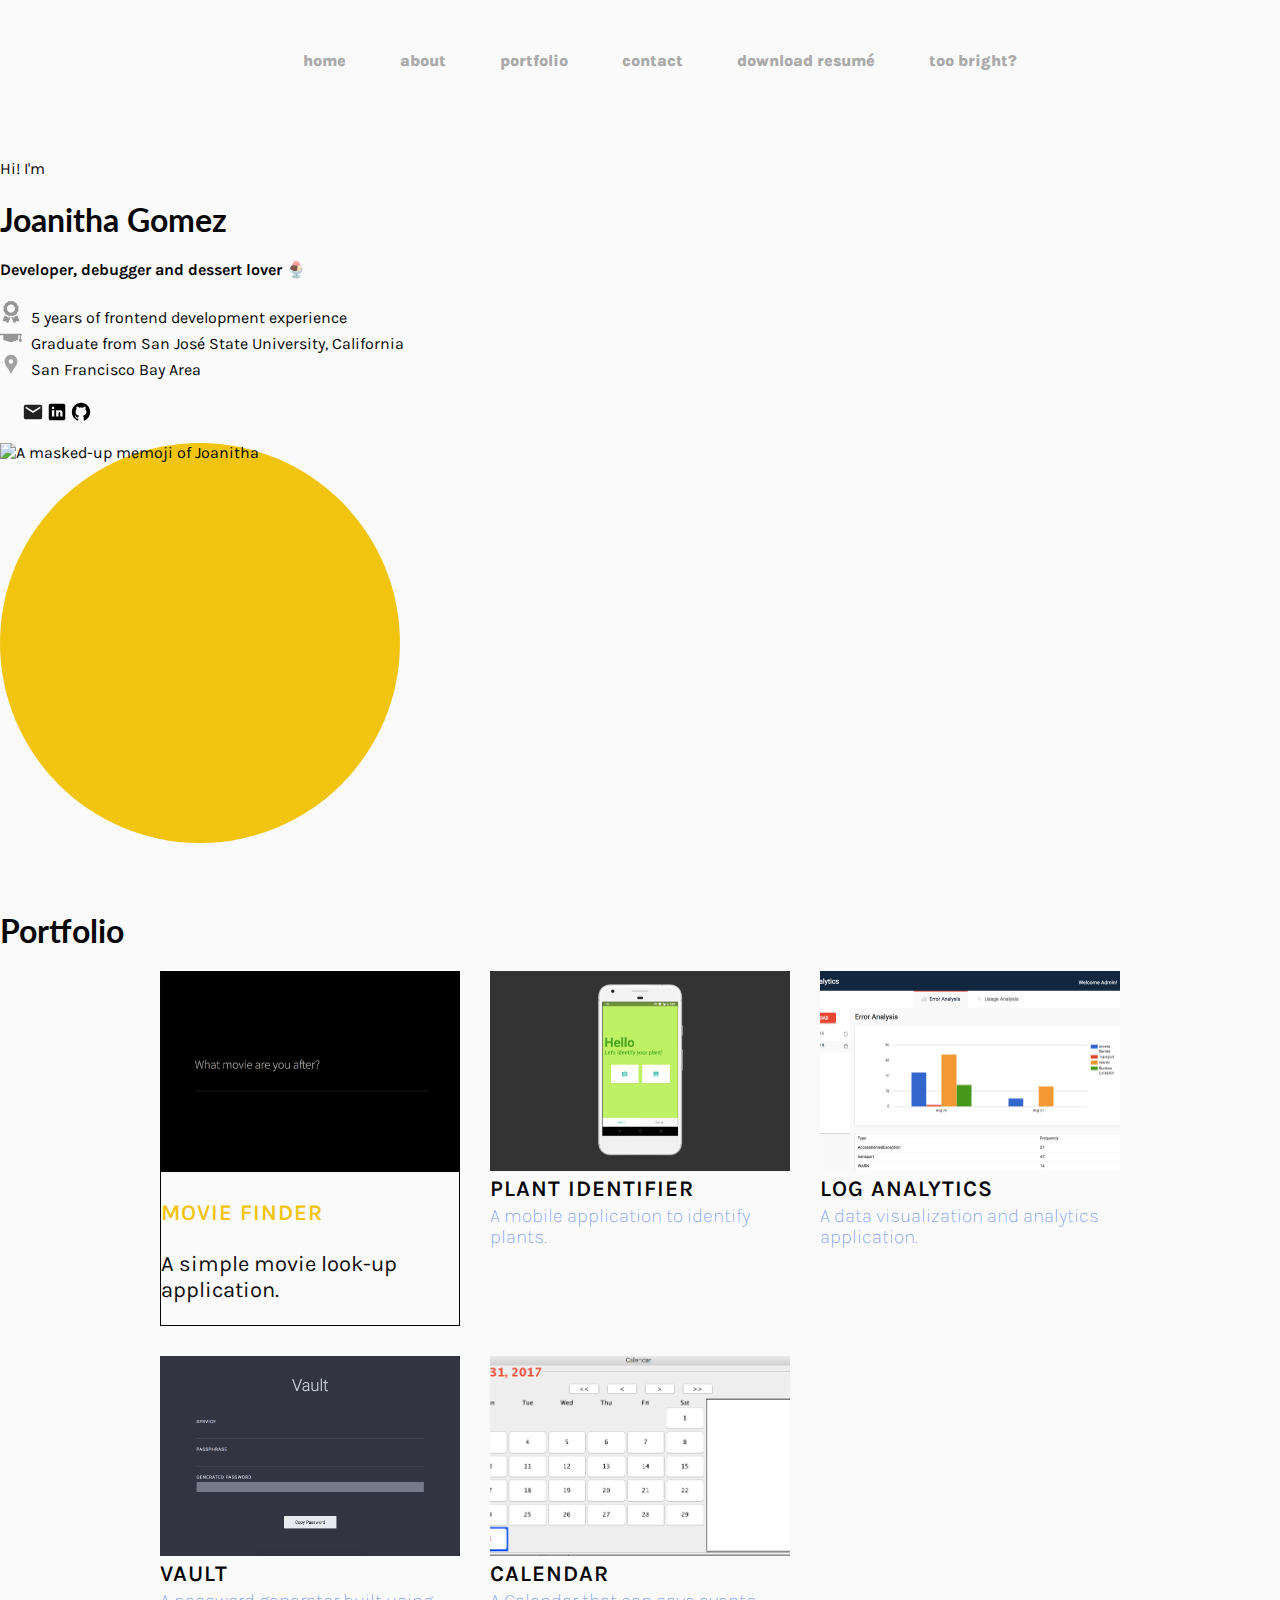
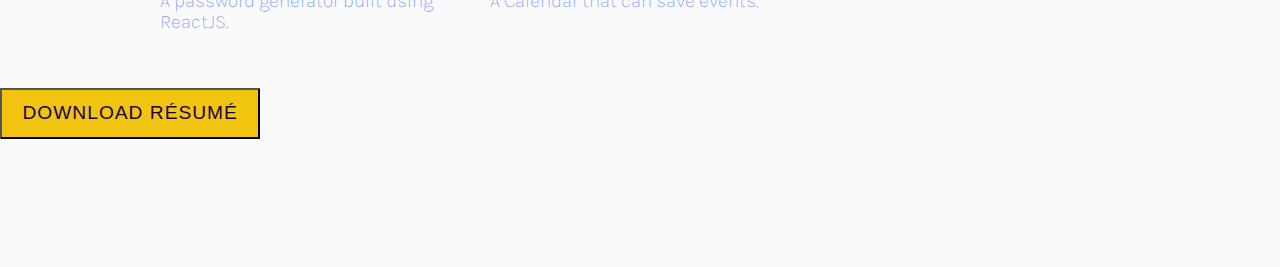
==== index.html @ cb5f3943 "New updates" ====
<!DOCTYPE html>
<html lang="en-US">

<head>
  <meta charset="utf-8">
  <meta name="viewport" content="width=device-width, initial-scale=1.0">

  <!-- <meta name="theme-color" media="(prefers-color-scheme: light dark)" /> -->
  <title>Joanitha Christle | Developer</title>

  <link rel="icon" href="images/headshot.jpeg" />
  <link href="https://fonts.googleapis.com/css?family=Karla:400,700|Lato:300,400,700,900" rel="stylesheet">
  <link href="https://fonts.googleapis.com/css?family=Rock+Salt" rel="stylesheet">
  <link href="https://cdn.jsdelivr.net/npm/bootstrap@5.1.3/dist/css/bootstrap.min.css" rel="stylesheet" integrity="sha384-1BmE4kWBq78iYhFldvKuhfTAU6auU8tT94WrHftjDbrCEXSU1oBoqyl2QvZ6jIW3" crossorigin="anonymous">
  <!-- <link rel="stylesheet" href="css/dark.css" media="(prefers-color-scheme: dark)" /> -->
  <!-- <link
    rel="stylesheet"
    href="css/light.css"
    media="(prefers-color-scheme: light)"
  /> -->
  <link rel="stylesheet" href="css/style.css">

  <script src="https://ajax.googleapis.com/ajax/libs/jquery/3.2.1/jquery.min.js"></script>
  <script src="https://cdnjs.cloudflare.com/ajax/libs/velocity/1.5.0/velocity.min.js"></script>
  <script src="https://cdnjs.cloudflare.com/ajax/libs/velocity/1.5.0/velocity.ui.min.js"></script>
  <!-- <script>
    // If `prefers-color-scheme` is not supported, fall back to light mode.
    // In this case, light.css will be downloaded with `highest` priority.
    if (window.matchMedia('(prefers-color-scheme: dark)').media === 'not all') {
      document.documentElement.style.display = 'none';
      document.head.insertAdjacentHTML(
        'beforeend',
        '<link rel="stylesheet" href="/light.css" onload="document.documentElement.style.display = \'\'">',
      );
    }
  </script> -->

  <script type="text/javascript" src="js/page.js"></script>
  <style>
    @font-face {
    font-family: 'Lato';
    font-style: normal;
    font-weight: 300;
    font-display: swap;
    src: url(https://fonts.gstatic.com/s/lato/v20/S6u9w4BMUTPHh7USSwiPHA.ttf) format('truetype');
    }
    @font-face {
    font-family: 'Lato';
    font-style: normal;
    font-weight: 400;
    font-display: swap;
    src: url(https://fonts.gstatic.com/s/lato/v20/S6uyw4BMUTPHjx4wWw.ttf) format('truetype');
    }
    @font-face {
    font-family: 'Lato';
    font-style: normal;
    font-weight: 700;
    font-display: swap;
    src: url(https://fonts.gstatic.com/s/lato/v20/S6u9w4BMUTPHh6UVSwiPHA.ttf) format('truetype');
    }
  </style>
</head>

<body>
<header>
  <nav class="nav-bar">
    <ul>
      <li><a href="index.html">home</a></li>
      <li><a href>about</a></li>
      <li><a href>portfolio</a></li>
      <li><a href>contact</a></li>
      <li><a href onclick="window.open('Joanitha-Resume.pdf')">download resumé</a></li>
      <li><a href="javascript:void(0)" onclick="switchMode()" id="mode">too bright?</a></li>
    </ul>  

  </nav>
</header>
<main>
  <div class="main-content">

    <section class="container hero-container">

      <div class="row d-flex justify-content-center">
        <div class="header-text col-md-5 col-sm-12">
          <span>Hi! I'm</span>
          <h1>Joanitha Gomez</h1>
          <h4 class="mb-4 pb-2">Developer, debugger and dessert lover 🍨</br></h4>
          <!-- I build user-friendly websites and web apps. I have 3 years experience. -->
          <div class="header-list">
            <div class="my-3">
              <img class="mr-2" src="assets/award.svg" alt=""/>
              5 years of frontend development experience
            </div>
            <div class="my-3">
              <img class="mr-1" src="assets/graduation-cap.svg" alt=""/>
              Graduate from San José State University, California
            </div>
            <div class="my-3">
              <img class="mr-1" src="assets/pin.svg" alt=""/>
              San Francisco Bay Area
            </div>
          </div>

          <div class="icons">
            <a class="icon-item emailid" href="mailto:joanitagomez@gmail.com">
              <div class="icon-wrapper">
                <img src="assets/mail.svg" alt=""/>
              </div>
            </a>
            <a target="linkedin" href="https://www.linkedin.com/in/joanitha-christle-gomez/" class="icon-item linkedin-icon">
              <div class="icon-wrapper">
                  <img src="assets/linkedin.svg" alt=""/>
                </div>
                </a>
    
            <a target="github" href="https://github.com/joanithagomez" class="icon-item github-icon">
              <div class="icon-wrapper">
              <img src="assets/github.svg"/ alt="">
              </div>
            </a>

            
          </div>
        </div>
        <div class="memoji yellow-bg col-md-7 col-sm-12">
          <img class="img-fluid" src="https://cdn131.picsart.com/339710847013203.png" alt="A masked-up memoji of Joanitha"/>
        </div>
      </div>

      <!-- containerfluid. -->
    </section>

  <!-- PORTFOLIO -->
    <section id="portfolio" class="portfolio">
      <div class="text-center">
        <h1 class="title">Portfolio</h1>
      </div>

      <section class="portfolio-grid">

        <div class="portfolio-box">
          <img src="images/moviethumbnail.png" class="image img-responsive" alt>
          <h3 class="heading">Movie Finder</h3>
          <p>A simple movie look-up application. </p>
        </div>

        <div class="portfolio-item" data-toggle="modal" data-target="#plantidentifier">
          <img src="images/plantapp.png" class="image img-responsive" alt>

          <div class="filter">
            <div class="mask">
              <div class="text">
                <span>
                          <div class="heading">Plant Identifier</div>
                        <div class="desc">A mobile application to identify plants. </div>
                      </span>
              </div>
            </div>
          </div>
        </div>

        <div class="portfolio-item " data-toggle="modal" data-target="#logApp">
          <img src="images/logappthumbnail.png" class="image img-responsive" alt>
          <div class="filter">
            <div class="mask">
              <div class="text">
                <span>
                              <div class="heading">Log Analytics</div>
                            <div class="desc">A data visualization and analytics application.</div>
                          </span>
              </div>
            </div>
          </div>
        </div>

        <div class="portfolio-item" data-toggle="modal" data-target="#vault">
          <img src="images/vaultthumbnail.png" class="image img-responsive" alt>
          <div class="filter">
            <div class="mask">
              <div class="text">
                <span>
                          <div class="heading">Vault</div>
                        <div class="desc">A password generator built using ReactJS.</div>
                      </span>
              </div>
            </div>
          </div>
        </div>

        <div class=" portfolio-item" data-toggle="modal" data-target="#calendar"><img src="images/calendar.png" class="image img-responsive" alt>
          <div class="filter">
            <div class="mask">
              <div class="text">
                <span>
                        <div class="heading">Calendar</div>
                      <div class="desc">A Calendar that can save events.</div>
                    </span>
              </div>
            </div>

          </div>
        </div>

        
      </section>
      
       <div class="text-center">
        <button class="btn btn-default" onclick="window.open('Joanitha-Resume.pdf')">Download Résumé</button>
      </div> 

    </section>
  </div>
</main>
<!-- <footer>
  <div class="contacts col-sm-12 " id="contactme">
    <div class="col-sm-5 col-sm-offset-1">
      <div class="text-left">
        <div class="sayhello">Say Hey 👋</div>
      </div>
      <div class="text-left">
        <div class="contact-text">I'm currently looking for full-time web developer positions. If you have an opportunity, please feel free to contact me!</div>
      </div>
      <div class="contact-text "><a class="emailid" href="mailto:joanitagomez@gmail.com">joanitagomez@gmail.com</a>
      </div>
    </div>
    <div class="col-sm-5 col-sm-offset-1">
      <div class="sayhello">Networks</div>
      <div class="contact-text">Find and follow me here as well! </div>
      <div class="icons">
        <a target="linkedin " href="https://www.linkedin.com/in/joanitha-christle-gomez/" class="icon-item linkedin-icon">

              <svg viewBox="0 0 15 14" version="1.1" xmlns="http://www.w3.org/2000/svg" xmlns:xlink="http://www.w3.org/1999/xlink">
                <desc>Created with Sketch.</desc>
                <defs></defs>
                <g id="Page-1" stroke-width="1" fill-rule="evenodd">
                    <g id="if_social-linkedin_216394"  fill-rule="nonzero">
                        <path d="M4,14 L1,14 L1,4 L4,4 L4,14 Z M15,14 L12,14 L12,8.658 C12,7.266 11.504,6.573 10.521,6.573 C9.742,6.573 9.248,6.961 9,7.738 C9,9 9,14 9,14 L6,14 C6,14 6.04,5 6,4 L8.368,4 L8.551,6 L8.613,6 C9.228,5 10.211,4.322 11.559,4.322 C12.584,4.322 13.413,4.607 14.046,5.323 C14.683,6.04 15,7.002 15,8.353 L15,14 Z" id="Shape"></path>
                        <ellipse id="Oval" cx="2.5" cy="1.5" rx="1.55" ry="1.5"></ellipse>
                    </g>
                </g>
              </svg>
            </a>

        <a target="github " href="https://github.com/joanithagomez" class="icon-item github-icon">

            <svg viewBox="0 0 448 448" version="1.1" xmlns="http://www.w3.org/2000/svg" xmlns:xlink="http://www.w3.org/1999/xlink">
              <desc>Created with Sketch.</desc>
              <defs></defs>
              <g id="Page-1" stroke-width="1" fill-rule="evenodd">
                  <g id="if_icon-social-github_211904" fill-rule="nonzero">
                      <path d="M224,0 C100.3,0 0,102.8 0,229.7 C0,331.2 64.2,417.2 153.2,447.6 C164.4,449.7 168.5,442.6 168.5,436.5 C168.5,431 168.3,416.6 168.2,397.4 C105.9,411.3 92.7,366.6 92.7,366.6 C82.5,340.1 67.8,333 67.8,333 C47.5,318.7 69.3,319 69.3,319 C91.8,320.6 103.6,342.7 103.6,342.7 C123.6,377.8 156,367.7 168.8,361.8 C170.8,347 176.6,336.8 183,331.1 C133.3,325.3 81,305.6 81,217.6 C81,192.5 89.7,172 104,156 C101.7,150.2 94,126.8 106.2,95.2 C106.2,95.2 125,89 167.8,118.7 C185.7,113.6 204.8,111.1 223.9,111 C242.9,111.1 262.1,113.6 280,118.7 C322.8,89 341.5,95.2 341.5,95.2 C353.7,126.8 346,150.2 343.7,156 C358,172.1 366.7,192.6 366.7,217.6 C366.7,305.8 314.3,325.2 264.4,330.9 C272.4,338 279.6,352 279.6,373.4 C279.6,404.1 279.3,428.9 279.3,436.4 C279.3,442.5 283.3,449.7 294.7,447.4 C383.9,417.1 448,331.1 448,229.7 C448,102.8 347.7,0 224,0 Z" id="Shape"></path>
                  </g>
              </g>
            </svg>
            </a>
      </div>
    </div>
  </div>
  <div class="footer">
    <div class="text-center">
      <div class="handmade">Handmade by <span><a href="#aboutme">Joanitha Christle</a></span></div>
      <div class="tools">HTML5 | CSS3 | JavaScript | Bootstrap</div>
    </div>
  </div>
</footer> -->
<script src="https://cdn.jsdelivr.net/npm/bootstrap@5.1.3/dist/js/bootstrap.bundle.min.js" integrity="sha384-ka7Sk0Gln4gmtz2MlQnikT1wXgYsOg+OMhuP+IlRH9sENBO0LRn5q+8nbTov4+1p" crossorigin="anonymous"></script>
</body>

</html>
---- css/dark.css ----
:root.dark {
    --accent-color: #F1C40F;
    --background-color: rgb(10 0, 0);
    --body-bg: #212529;
    --color: rgb(250, 250, 250);
}
---- css/light.css ----
:root {
--accent-color: #F1C40F;
--link-color: #0E0E0E;
  --color: rgb(5, 5, 5);
  --background-color: rgb(250, 250, 250);
}
---- css/style.css ----
:root {
  --accent-color: #F1C40F;
  --secondary-yellow-color: #91640F;
  --link-color: #0E0E0E;
    --color: rgb(5, 5, 5);
    --background-color: rgb(250, 250, 250);
  }
body {
  color: var(--color);
  background-color: var(--background-color);
}
* {
  -webkit-box-sizing: border-box;
  -moz-box-sizing: border-box;
  box-sizing: border-box;
}

html,
body {
  width: 100%;
  padding: 0;
  margin: 0;
  font-size: 16px;
  font-family: "Karla", sans-serif;
}
a {
  color: var(--link-color);
  text-decoration: none;
}
.header-text img {
  width: 22px;
  height: 22px;
}
/* NAVIGATION */
nav {
  width: 100%;
  margin: 0 auto;
  padding: 20px 0;
  background: var(--background-color);
  display: flex;
  justify-content: center;
}
nav ul {
  list-style: none;
  text-align: center;
}
nav ul li {
  display: inline-block;
}
nav ul li a {
  display: block;
  padding: 15px;
  text-decoration: none;
  color: #aaa;
  font-weight: 800;
  margin: 0 10px;
}
nav ul li a,
nav ul li a:after,
nav ul li a:before {
  transition: all .5s;
}
nav ul li a:hover {
  color: #555;
}

nav.shift ul li a {
  position:relative;
  z-index: 1;
}
nav.shift ul li a:hover {
  color: #91640F;
}
nav.shift ul li a:after {
  display: block;
  position: absolute;
  top: 0;
  left: 0;
  bottom: 0;
  right: 0;
  margin: auto;
  width: 100%;
  height: 1px;
  content: '.';
  color: transparent;
  background: var(--accent-color);
  visibility: none;
  opacity: 0;
  z-index: -1;
}
nav.shift ul li a:hover:after {
  opacity: 1;
  visibility: visible;
  height: 100%;
}
.yellow-bg {
  background-color: var(--accent-color);
  width: 500px;
  height: 500px;
  border-radius: 50%;
}
.chat-shape {
  background-color: #F1C40F;
}
.header-list img {
  opacity: 0.4;
  margin-right: 0.3rem;
}
.container-fluid {
  padding: 0;
}
h1 {
  font-family: 'Lato', sans-serif;
  font-weight: 700;
}
p {
  font-size: 22px;
}
.hero-container {
  /* margin-bottom: 3%; */
  margin-top: 3%;
  min-height: calc(90vh - 80px);
}
.memoji {
  width: 400px;
  height: 400px;
  margin: 40px 0px 60px;
}
.hero {
  width: 100%;
  margin: 4% auto 120px;
}
.row {
  margin: 0;
}
.portfolio,
.about {
  padding: 0px 0px 10% 0px;
}

.portfolio-box {
  border: 1px solid;
 h3 {
  color: var(--accent-color);
 }
 p {
  color: var(--link-color);
 }
}
.portfolio-item {
  position: relative;
  cursor: pointer;
  min-height: 100%;
}

.portfolio-item:hover .mask {
  opacity: 1;
}

.modal-image{
   margin: 0 auto;
}

.image {
  height: 200px;
  width: 100%;
  object-fit: cover;
}

.portfolio-grid {
  display: grid;
  grid-template-columns: repeat(auto-fill, minmax(250px, 1fr));
  grid-gap: 30px;
  max-width: 960px;
  margin: 0 auto 30px;
}
.heading {
  font-size: 1.4em;
  font-weight: 600;
  padding-bottom: 1%;
  letter-spacing: 1px;
  text-transform: uppercase;
}

.desc {
  line-height: 21px;
  font-size: 1.2em;
  color: #7a9cf4;
  font-weight: 200;
}

.laptop-wrapper {
    position: relative;
    padding-top: 25px;
    padding-bottom: 67.5%;
    height: 0;
}
.laptop-wrapper iframe {
    background: url(https://i.stack.imgur.com/zZNgk.png) center center no-repeat;
    background-size: contain;
    padding: 11.9% 15.5% 14.8%;
    position: absolute;
    top: 0;
    left: 0;
    width: 100%;
    height: 100%;
}
.close {
  padding: 0;
  margin: 0;
  stroke: #1a0146;
  height: 50px;
  width: 50px;
  padding: 1%;
  font-size: 1.2em;
  transition: all 0.3s ease-in-out;
}

.btn-default,
.btn-default:focus {
  padding: 1% 1.6%;
  font-size: 1.2em;
  font-weight: 400;
  letter-spacing: 1px;
  text-transform: uppercase;
  color: #1a0146;
  background-color: var(--accent-color);
  transition: all 0.3s ease-in-out;
  border-radius: 1px;
  margin-top: 2%;
}

.btn-default:hover {
  cursor: pointer;
  user-select: none;
  color: var(--accent-color);
  background-color: var(--secondary-yellow-color);
}

.btn-default:active {
  position: relative;
  top: 10px;
}

.main-content {
  position: relative;
  z-index: 2;
}

.contacts {
  font-family: "Lato", sans-serif;
  min-height: 60%;
  height: 100%;
  padding-bottom:22px;
  background-color: #151515;
}

.sayhello {
  color: #8e8e8e;
  padding-top: 14%;
  font-size: 3em;
  font-weight: 300;
}
.sayhello::selection {
  background-color: #11cbdf;
  color: #151515;
}
.link {
  color: #7a9cf4;
}
.link:hover{
  text-decoration: none;
  color: #555;
}

.contact-text {
  font-weight: 400;
  padding-bottom: 4%;
  padding-top: 1%;
  letter-spacing: 0.3px;
}

.icon-wrapper {
  padding: 10px;
}
.icon-wrapper:hover {
  border: 1px solid #F1C40F;
}
.icon-wrapper svg {
  fill: #151515;
  opacity: 0.6;
}
.icon-wrapper:hover svg {
  opacity: 1;
}
.emailid {
  color: #151515;
  padding: 12px;
  font-weight: 400;
  text-decoration: none;
  transition: all 0.3s ease-in-out;
}
.icons {
  display: flex;
  justify-content: flex-start;
  /* border: 3px dotted orange; */
}

.icon-item {
  width: 24px;
  height: 24px;
  padding: 12px;
  cursor: pointer;

  transition: all 0.3s ease-in-out;
}
.icon-item > svg {
  fill: #7f7f7f;
  transition: all 0.3s ease-in-out;
}

.footer {
  padding-top: 12%;
  background-color: #151515;
}
.handmade {
  font-size: 1.2em;
}

.handmade > span {
  cursor: pointer;
}
.handmade > span > a {
  color: #333;
}
.handmade > span > a:hover {
  text-decoration: none;
}
.tools {
  padding-bottom: 1%;
}

/* bigger screen */


/* smaller screen */

@media screen and (max-width: 768px) {

    .info-box {
      padding-bottom: 6%;
    }
    .right {
      padding: 0;
      border: none;
    }
    .left {
      padding: 0;
      border: none;
    }
    body {
      font-size: 14px;
    }
    .name,
    .hello {
      font-size: 2em;
      line-height: 26px;
    }

    .introtext {
      font-size: 1.4em;
    }
    .intro {
      padding-left: 10% 8% 0% 8%;
    }
    .modal-content {
      line-height: 2em;
    }
    .modal-text{
      font-size: 14px;
    }

}
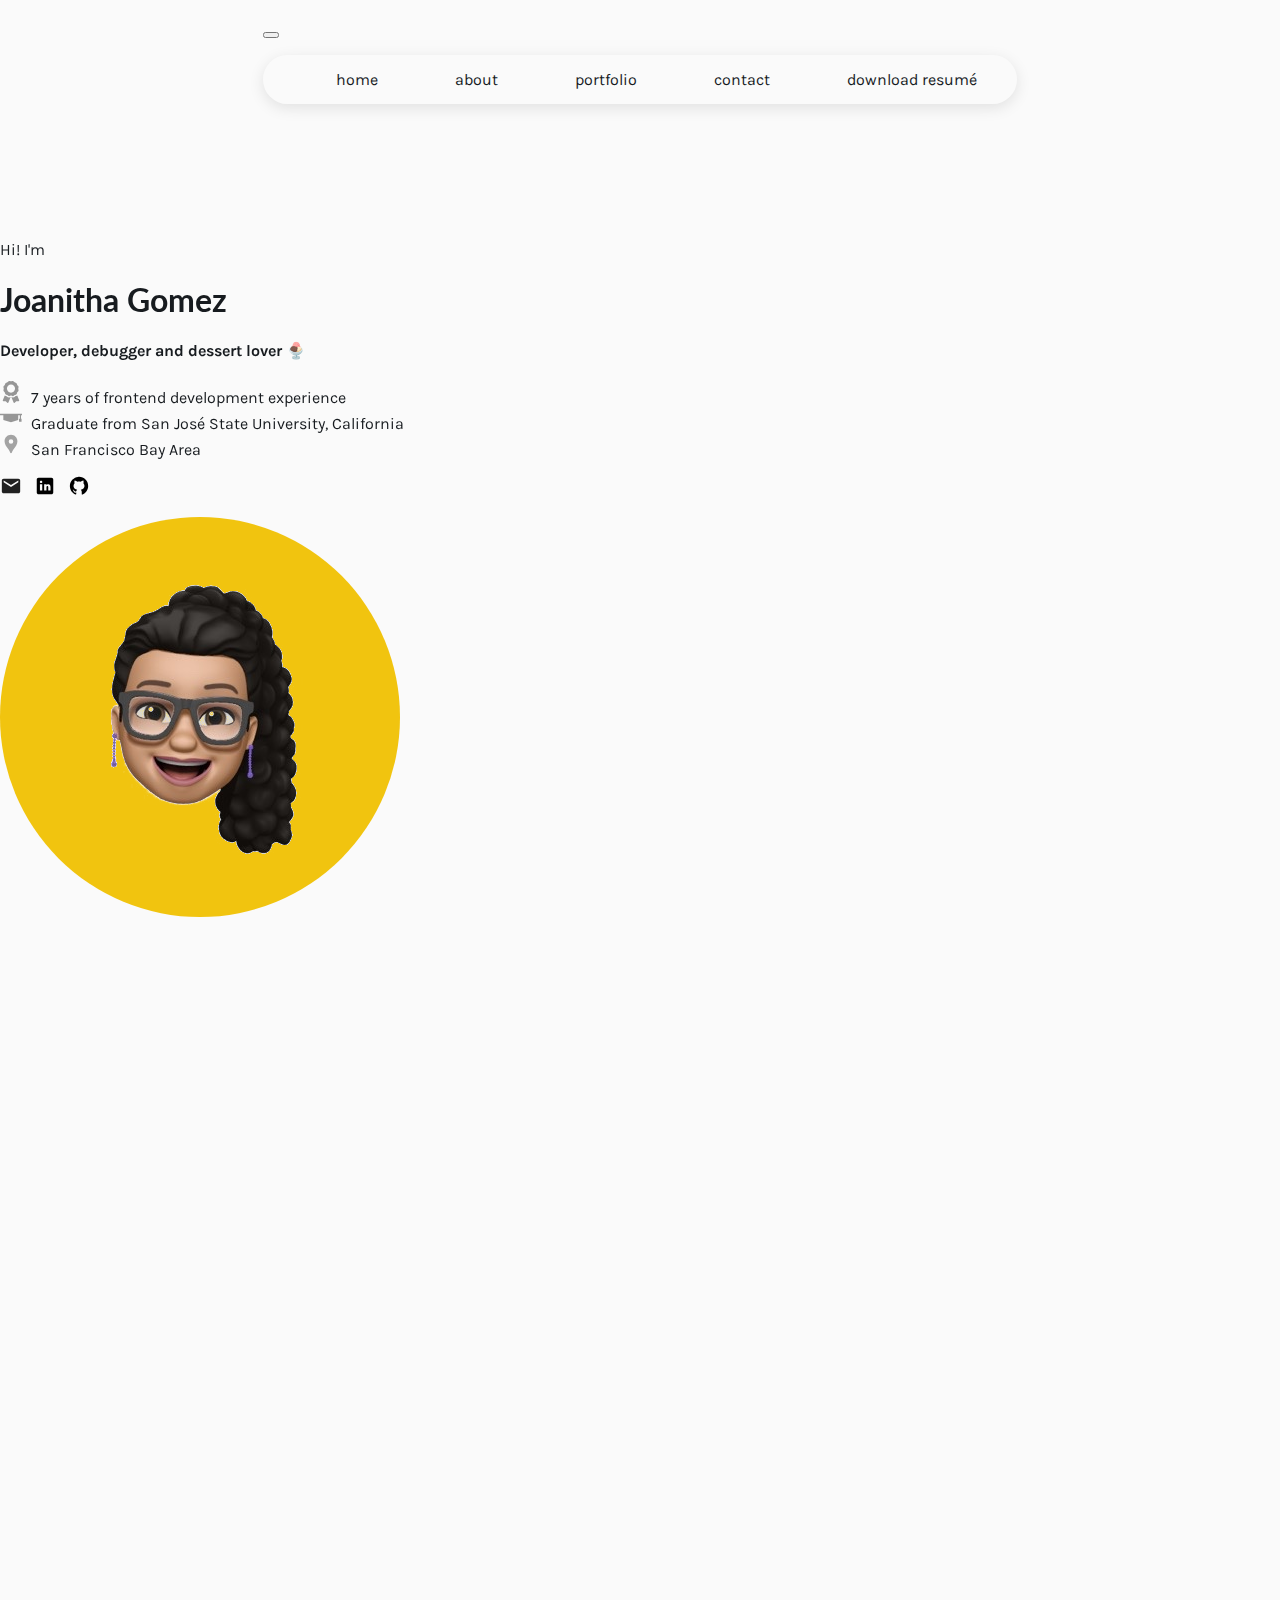
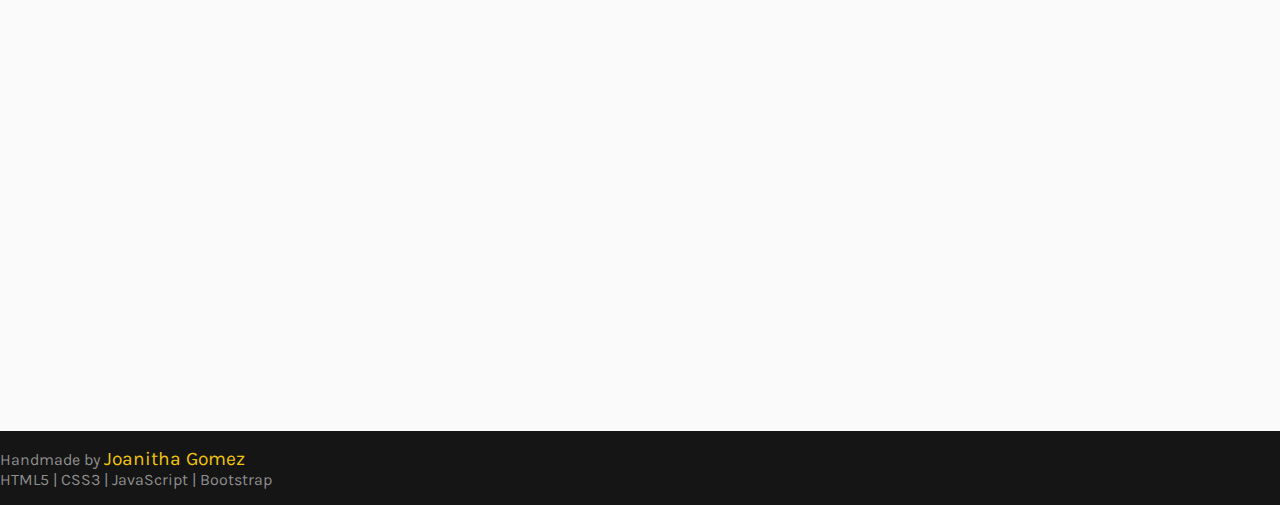
==== commit f6decdb8: "2024 version of portfolio website" ====
--- a/index.html
+++ b/index.html
@@ -6,7 +6,7 @@
   <meta name="viewport" content="width=device-width, initial-scale=1.0">
 
   <!-- <meta name="theme-color" media="(prefers-color-scheme: light dark)" /> -->
-  <title>Joanitha Christle | Developer</title>
+  <title>Joanitha | Frontend Developer</title>
 
   <link rel="icon" href="images/headshot.jpeg" />
   <link href="https://fonts.googleapis.com/css?family=Karla:400,700|Lato:300,400,700,900" rel="stylesheet">
@@ -18,6 +18,8 @@
     href="css/light.css"
     media="(prefers-color-scheme: light)"
   /> -->
+  <link rel="stylesheet" href="https://unpkg.com/aos@next/dist/aos.css" />
+
   <link rel="stylesheet" href="css/style.css">
 
   <script src="https://ajax.googleapis.com/ajax/libs/jquery/3.2.1/jquery.min.js"></script>
@@ -62,208 +64,266 @@
 </head>
 
 <body>
+  <a href="#maincontent" id="skip">Skip to main content</a>
 <header>
-  <nav class="nav-bar">
-    <ul>
-      <li><a href="index.html">home</a></li>
-      <li><a href>about</a></li>
-      <li><a href>portfolio</a></li>
-      <li><a href>contact</a></li>
-      <li><a href onclick="window.open('Joanitha-Resume.pdf')">download resumé</a></li>
-      <li><a href="javascript:void(0)" onclick="switchMode()" id="mode">too bright?</a></li>
-    </ul>  
-
+  <nav class="navbar-light navbar-expand-lg bg-body-tertiary">
+    <div class="container">
+      <button class="navbar-toggler" type="button" data-bs-toggle="collapse" data-bs-target="#navbarTogglerDemo01" aria-controls="navbarTogglerDemo01" aria-expanded="false" aria-label="Toggle navigation">
+        <span class="navbar-toggler-icon"></span>
+      </button>
+      <div class="collapse navbar-collapse" id="navbarTogglerDemo01">
+        <ul class="navbar-nav m-auto mb-2 mb-lg-0">
+          <li class="nav-item"><a href="index.html">home</a></li>
+          <li class="nav-item"><a href="index.html">about</a></li>
+          <li class="nav-item"><a href="#portfolio">portfolio</a></li>
+          <li class="nav-item"><a href="#contact">contact</a></li>
+          <li class="nav-item"><a href onclick="window.open('JoanithaResume.pdf')">download resumé</a></li>
+        </ul>
+      </div>
+    </div>
   </nav>
 </header>
-<main>
-  <div class="main-content">
-
-    <section class="container hero-container">
-
-      <div class="row d-flex justify-content-center">
-        <div class="header-text col-md-5 col-sm-12">
-          <span>Hi! I'm</span>
-          <h1>Joanitha Gomez</h1>
-          <h4 class="mb-4 pb-2">Developer, debugger and dessert lover 🍨</br></h4>
-          <!-- I build user-friendly websites and web apps. I have 3 years experience. -->
-          <div class="header-list">
-            <div class="my-3">
-              <img class="mr-2" src="assets/award.svg" alt=""/>
-              5 years of frontend development experience
+<main id="maincontent" class="container main-content">
+  <section class="hero-container">
+    <div class="row d-flex justify-content-evenly">
+      <div class="header-text col-md-5 col-sm-12" data-aos="fade-in">
+        <span>Hi! I'm</span>
+        <h1>Joanitha Gomez</h1>
+        <h4 class="mb-4 pb-2">Developer, debugger and dessert lover 🍨</br></h4>
+        <div class="header-list">
+          <div class="my-3">
+            <img class="mr-2" src="assets/award.svg" alt=""/>
+            <span id="numberOfYears"></span> years of frontend development experience
+          </div>
+          <div class="my-3">
+            <img class="mr-1" src="assets/graduation-cap.svg" alt=""/>
+            Graduate from San José State University, California
+          </div>
+          <div class="my-3">
+            <img class="mr-1" src="assets/pin.svg" alt=""/>
+            San Francisco Bay Area
+          </div>
+        </div>
+
+        <div class="icons">
+          <a class="icon-item emailid" href="mailto:joanitha.c.gomez@gmail.com">
+              <img src="assets/mail.svg" alt=""/>
+          </a>
+          <a target="_blank" href="https://www.linkedin.com/in/joanitha-christle-gomez/" class="icon-item linkedin-icon">
+                <img src="assets/linkedin.svg" alt=""/>
+          </a>
+  
+          <a target="_blank" href="https://github.com/joanithagomez" class="icon-item github-icon">
+            <img src="assets/github.svg"/ alt="">
+          </a>
+        </div>
+      </div>
+
+      <div class="memoji yellow-bg col-md-7 col-sm-12">
+        <img src="assets/memoji.png" class="img-fluid" alt="A memoji of Joanitha"/>
+      </div>
+    </div>
+  </section>
+
+  <!-- ABOUT -->
+  <section id="about" class="about">
+      <div class="row">
+        <div class="col-md-6 col-sm-12 group" data-aos="fade-up">
+          <h2>About Me</h2>
+          <p>
+            I'm a frontend developer with a Computer Science background and professional experience in building accessible and performant websites and web apps. 
+            I have a passion for creating user-friendly interfaces and experiences that are accessible to all users.
+          </p>
+          <p>
+            Presently, I contribute my talents to Securly Inc. as a dedicated Frontend Developer, actively involved in building and optimizing our products utilizing the Angular framework.
+          </p>
+          <p>
+            I am a quick learner and a team player. I enjoy working with a team to build applications that solve real-world problems. I am looking for opportunities to learn new technologies and improve my skills.
+          </p>
+          <div class="group">
+            <button class="btn btn-default mb-4" onclick="window.open('JoanithaResume.pdf')">Download Résumé</button>
+          </div>
+        </div>
+        <div class="col-md-5 offset-md-1 col-sm-12" data-aos="fade-up">
+          <div class="group">
+            <h2>Skills</h2>
+            <div class="skills">
+              <div class="skill-item"><span>Angular</span></div>
+              <div class="skill-item"><span>TypeScript</span></div>
+              <div class="skill-item"><span>Material</span></div>
+              <div class="skill-item"><span>HTML5</span></div>
+              <div class="skill-item"><span>CSS3</span></div>
+              <div class="skill-item"><span>JavaScript</span></div>
+              <div class="skill-item"><span>jQuery</span></div>
+              <div class="skill-item"><span>ReactJS</span></div>
+              <div class="skill-item"><span>Bootstrap</span></div>
+              <div class="skill-item"><span>Git</span></div>
+          </div>
+        </div>
+        <div class="group">
+          <h2>Education</h2>
+          <div class="education">
+            <div class="education-item">
+              <p class="mb-1">Bachelor of Science in Computer Science</p>
+              <p class="muted">San José State University (2018)</p>
             </div>
-            <div class="my-3">
-              <img class="mr-1" src="assets/graduation-cap.svg" alt=""/>
-              Graduate from San José State University, California
-            </div>
-            <div class="my-3">
-              <img class="mr-1" src="assets/pin.svg" alt=""/>
-              San Francisco Bay Area
-            </div>
-          </div>
-
-          <div class="icons">
-            <a class="icon-item emailid" href="mailto:joanitagomez@gmail.com">
-              <div class="icon-wrapper">
-                <img src="assets/mail.svg" alt=""/>
-              </div>
-            </a>
-            <a target="linkedin" href="https://www.linkedin.com/in/joanitha-christle-gomez/" class="icon-item linkedin-icon">
-              <div class="icon-wrapper">
-                  <img src="assets/linkedin.svg" alt=""/>
-                </div>
-                </a>
-    
-            <a target="github" href="https://github.com/joanithagomez" class="icon-item github-icon">
-              <div class="icon-wrapper">
-              <img src="assets/github.svg"/ alt="">
-              </div>
-            </a>
-
-            
-          </div>
-        </div>
-        <div class="memoji yellow-bg col-md-7 col-sm-12">
-          <img class="img-fluid" src="https://cdn131.picsart.com/339710847013203.png" alt="A masked-up memoji of Joanitha"/>
-        </div>
-      </div>
-
-      <!-- containerfluid. -->
-    </section>
-
-  <!-- PORTFOLIO -->
-    <section id="portfolio" class="portfolio">
-      <div class="text-center">
-        <h1 class="title">Portfolio</h1>
-      </div>
-
-      <section class="portfolio-grid">
-
-        <div class="portfolio-box">
-          <img src="images/moviethumbnail.png" class="image img-responsive" alt>
-          <h3 class="heading">Movie Finder</h3>
-          <p>A simple movie look-up application. </p>
-        </div>
-
-        <div class="portfolio-item" data-toggle="modal" data-target="#plantidentifier">
-          <img src="images/plantapp.png" class="image img-responsive" alt>
-
-          <div class="filter">
-            <div class="mask">
-              <div class="text">
-                <span>
-                          <div class="heading">Plant Identifier</div>
-                        <div class="desc">A mobile application to identify plants. </div>
-                      </span>
+          </div>
+        </div>
+        <div class="group">
+          <h2>Certifications</h2>
+          <div class="certifications">
+            <div class="certification-item">
+              <img src="https://assets.algoexpert.io/static/images/ae-social-logo-twitter.png"/ width="24">
+              <div>
+                <h6><a href="https://certificate.algoexpert.io/FrontendExpert%20Certificate%20FE-b06250ed3b" target="_blank">Frontend Development by AlgoExpert</a></h6>
               </div>
             </div>
           </div>
         </div>
-
-        <div class="portfolio-item " data-toggle="modal" data-target="#logApp">
-          <img src="images/logappthumbnail.png" class="image img-responsive" alt>
-          <div class="filter">
-            <div class="mask">
-              <div class="text">
-                <span>
-                              <div class="heading">Log Analytics</div>
-                            <div class="desc">A data visualization and analytics application.</div>
-                          </span>
+      </div>
+  </section>
+
+  <!-- PORTFOLIO -->
+  <section id="portfolio" class="portfolio">
+      <h1 class="title text-center">Portfolio</h1>
+
+    <div class="portfolio-container">
+
+      <div class="card" data-aos="fade-up" data-aos-duration="1000">
+        <div class="card-body row">
+          <div class="col card-img d-lg-block d-none">
+            <img src="images/vault.png" class="img-responsive" alt="">
+          </div>
+          <div class="col card-content">
+            <h2 class="card-title">Vault Application</h2>
+            <p class="card-subtitle">A password generator built using ReactJS.</p>
+            <p class="card-text">
+              Vault is an easy-to-use password generator inspired from James Coglan's Vault ( <a href="https://getvau.lt/">https://getvau.lt/ </a>). I implemented a simplified version that is responsive and easy-to-use for mobile users. <br><br>The app is built
+            with the goal of discouraging users from reusing same passwords for different sites. This app lets users have one master password and use the service name they are logging into to generate a unique password for that service. Next time you
+            need to log in, come back here to get your password!</p>
+              <div class="skill">
+                <div class="skill-item">ReactJS</div>
+                <div class="skill-item">create-react-app</div>
+                <div class="skill-item">npm</div>
+                <div class="skill-item">Sketch</div>
               </div>
+              <a class="card-link" href="https://github.com/joanithagomez/Vault-App" target="_blank">View source</a>
+              <a class="card-link" href="https://joanithagomez.github.io/Vault-App/" target="_blank">Demo</a>
+          </div>
+        </div>
+      </div>
+
+      <div class="card" data-aos="fade-up" data-aos-duration="1000">
+        <div class="card-body row">
+          <div class="col card-img d-lg-block d-none">
+            <img src="images/homepage.png">
+          </div>
+          <div class="col card-content">
+            <h2 class="card-title">Plant Identifier</h2>
+            <p class="card-subtitle">A mobile application to identify plants.</p>
+            <p class="card-text">The goal of this project was to build a mobile application that will instantly identify plants. We wanted to give our users an easy way to learn about plants and be more appreciative of the world around us. This app allows users to take a picture and have it classified. After classifying, users have access to information about the plant and where to buy it. Through this application, our users can have fun classifying plants either by playing a guessing mini-game after every plant they identify or playing competitively with other users.</p>
+              <div class="skill">
+                <div class="skill-item">React Native</div>
+                <div class="skill-item">Tensorflow</div>
+                <div class="skill-item">Firebase</div>
+                <div class="skill-item">Native Base</div>
+                <div class="skill-item">Expo</div>
+                <div class="skill-item">MediaWiki</div>
+              </div>
+              <a class="card-link" href="https://github.com/joanithagomez/plant-identifier" target="_blank">View source</a>
+          </div>
+        </div>
+      </div>
+      <div class="card" data-aos="fade-up" data-aos-duration="1000">
+        <div class="card-body row">
+          <div class="col card-img d-lg-block d-none">
+            <img src="images/logapp.png" class="img-responsive" alt="">
+          </div>
+          <div class="col card-content">
+            <h2 class="card-title">Log Analytics</h2>
+            <p class="card-subtitle">A data visualization and analytics application.</p>
+            <p class="card-text">
+              I worked with a team of 5 to develop this application that analyzes syslog files and visualizes the data in it. Users can register and upload files to analyse the logs in the files.
+            </p>
+            <div class="skill">
+              <div class="skill-item">ReactJS</div>
+              <div class="skill-item">Google Charts</div>
+              <div class="skill-item">PHP</div>
+              <div class="skill-item">Sketch</div>
             </div>
-          </div>
-        </div>
-
-        <div class="portfolio-item" data-toggle="modal" data-target="#vault">
-          <img src="images/vaultthumbnail.png" class="image img-responsive" alt>
-          <div class="filter">
-            <div class="mask">
-              <div class="text">
-                <span>
-                          <div class="heading">Vault</div>
-                        <div class="desc">A password generator built using ReactJS.</div>
-                      </span>
-              </div>
+            <a class="card-link" href="https://github.com/joanithagomez/Log-Analytics-App" target="_blank">View source</a>
+          </div>
+        </div>
+      </div>
+
+      <div class="card" data-aos="fade-up" data-aos-duration="1000">
+        <div class="card-body row">
+          <div class="col card-img d-lg-block d-none">
+            <img src="images/moviefinder.png" class="img-responsive" alt="Snapshot of Movie finder app">
+          </div>
+          <div class="col card-content">
+            <h2 class="card-title">Movie Finder</h2>
+            <p class="card-subtitle">A movie lookup application</p>
+            <p class="card-text">
+              I designed and implemented this simple application as a personal project. The app will let users look-up movies and make a list of favorites to share with their friends! </p>
+                <div class="skill">
+                  <div class="skill-item">ReactJS</div>
+                  <div class="skill-item">themoviedb API</div>
+                  <div class="skill-item">create-react-app</div>
+                  <div class="skill-item">Firebase</div>
+                </div>
+                <a class="card-link" href="https://github.com/joanithagomez/movie-finder" target="_blank">View source</a>
+                <a class="card-link" href="https://joanithagomez.github.io/movie-finder/" target="_blank">Demo</a>
+          </div>
+        </div>
+      </div>
+      <div class="card" data-aos="fade-up" data-aos-duration="1000">
+        <div class="card-body row">
+          <div class="col card-img d-lg-block d-none">
+            <video id="myVideo" autoplay muted loop>
+              <source src="images/calendar.mp4" type="video/mp4">
+              <source src="images/calendar.ogg" type="video/ogg">
+              Your browser does not support the video tag.
+            </video>
+          </div>
+          <div class="col card-content">
+            <h2 class="card-title">Calendar</h2>
+            <p class="card-subtitle">A Calendar that can save events.</p>
+            <p class="card-text">
+              I built a Calendar similar to Google Calendar using Java and Model-View-Controller pattern. Users can create and delete events, set a start and end time, and save the events to look up later.
+            </p>
+            <div class="skill">
+              <div class="skill-item">Java</div>
+              <div class="skill-item">Model-View-Controller pattern</div>
             </div>
-          </div>
-        </div>
-
-        <div class=" portfolio-item" data-toggle="modal" data-target="#calendar"><img src="images/calendar.png" class="image img-responsive" alt>
-          <div class="filter">
-            <div class="mask">
-              <div class="text">
-                <span>
-                        <div class="heading">Calendar</div>
-                      <div class="desc">A Calendar that can save events.</div>
-                    </span>
-              </div>
-            </div>
-
-          </div>
-        </div>
-
-        
-      </section>
+            <a class="card-link" href="https://github.com/joanithagomez/Calendar" target="_blank">View source</a>
+          </div>
+        </div>
+      </div>
       
-       <div class="text-center">
-        <button class="btn btn-default" onclick="window.open('Joanitha-Resume.pdf')">Download Résumé</button>
-      </div> 
-
-    </section>
-  </div>
+    </div>
+  </section>
 </main>
-<!-- <footer>
-  <div class="contacts col-sm-12 " id="contactme">
-    <div class="col-sm-5 col-sm-offset-1">
-      <div class="text-left">
-        <div class="sayhello">Say Hey 👋</div>
-      </div>
-      <div class="text-left">
-        <div class="contact-text">I'm currently looking for full-time web developer positions. If you have an opportunity, please feel free to contact me!</div>
-      </div>
-      <div class="contact-text "><a class="emailid" href="mailto:joanitagomez@gmail.com">joanitagomez@gmail.com</a>
-      </div>
-    </div>
-    <div class="col-sm-5 col-sm-offset-1">
-      <div class="sayhello">Networks</div>
-      <div class="contact-text">Find and follow me here as well! </div>
-      <div class="icons">
-        <a target="linkedin " href="https://www.linkedin.com/in/joanitha-christle-gomez/" class="icon-item linkedin-icon">
-
-              <svg viewBox="0 0 15 14" version="1.1" xmlns="http://www.w3.org/2000/svg" xmlns:xlink="http://www.w3.org/1999/xlink">
-                <desc>Created with Sketch.</desc>
-                <defs></defs>
-                <g id="Page-1" stroke-width="1" fill-rule="evenodd">
-                    <g id="if_social-linkedin_216394"  fill-rule="nonzero">
-                        <path d="M4,14 L1,14 L1,4 L4,4 L4,14 Z M15,14 L12,14 L12,8.658 C12,7.266 11.504,6.573 10.521,6.573 C9.742,6.573 9.248,6.961 9,7.738 C9,9 9,14 9,14 L6,14 C6,14 6.04,5 6,4 L8.368,4 L8.551,6 L8.613,6 C9.228,5 10.211,4.322 11.559,4.322 C12.584,4.322 13.413,4.607 14.046,5.323 C14.683,6.04 15,7.002 15,8.353 L15,14 Z" id="Shape"></path>
-                        <ellipse id="Oval" cx="2.5" cy="1.5" rx="1.55" ry="1.5"></ellipse>
-                    </g>
-                </g>
-              </svg>
-            </a>
-
-        <a target="github " href="https://github.com/joanithagomez" class="icon-item github-icon">
-
-            <svg viewBox="0 0 448 448" version="1.1" xmlns="http://www.w3.org/2000/svg" xmlns:xlink="http://www.w3.org/1999/xlink">
-              <desc>Created with Sketch.</desc>
-              <defs></defs>
-              <g id="Page-1" stroke-width="1" fill-rule="evenodd">
-                  <g id="if_icon-social-github_211904" fill-rule="nonzero">
-                      <path d="M224,0 C100.3,0 0,102.8 0,229.7 C0,331.2 64.2,417.2 153.2,447.6 C164.4,449.7 168.5,442.6 168.5,436.5 C168.5,431 168.3,416.6 168.2,397.4 C105.9,411.3 92.7,366.6 92.7,366.6 C82.5,340.1 67.8,333 67.8,333 C47.5,318.7 69.3,319 69.3,319 C91.8,320.6 103.6,342.7 103.6,342.7 C123.6,377.8 156,367.7 168.8,361.8 C170.8,347 176.6,336.8 183,331.1 C133.3,325.3 81,305.6 81,217.6 C81,192.5 89.7,172 104,156 C101.7,150.2 94,126.8 106.2,95.2 C106.2,95.2 125,89 167.8,118.7 C185.7,113.6 204.8,111.1 223.9,111 C242.9,111.1 262.1,113.6 280,118.7 C322.8,89 341.5,95.2 341.5,95.2 C353.7,126.8 346,150.2 343.7,156 C358,172.1 366.7,192.6 366.7,217.6 C366.7,305.8 314.3,325.2 264.4,330.9 C272.4,338 279.6,352 279.6,373.4 C279.6,404.1 279.3,428.9 279.3,436.4 C279.3,442.5 283.3,449.7 294.7,447.4 C383.9,417.1 448,331.1 448,229.7 C448,102.8 347.7,0 224,0 Z" id="Shape"></path>
-                  </g>
-              </g>
-            </svg>
-            </a>
-      </div>
-    </div>
-  </div>
-  <div class="footer">
-    <div class="text-center">
-      <div class="handmade">Handmade by <span><a href="#aboutme">Joanitha Christle</a></span></div>
-      <div class="tools">HTML5 | CSS3 | JavaScript | Bootstrap</div>
-    </div>
-  </div>
-</footer> -->
+<footer id="contact">
+    <div class="row text-center" data-aos="fade-up" data-aos-duration="1500">
+        <div class="title">Say Hey 👋</div>
+        <div class="contact-text">I'm currently looking for full-time Frontend Developer positions. If you have an opportunity, please feel free to contact me!
+          <br/>
+          <br/>
+          <a class="emailid" href="mailto:joanitha.c.gomez@gmail.com">joanitha.c.gomez@gmail.com</a>
+        </div>
+    </div>
+    <div class="footer text-center">
+        Handmade by <a href="#home">Joanitha Gomez</a>
+        <br/>HTML5 | CSS3 | JavaScript | Bootstrap
+    </div>
+ 
+</footer>
 <script src="https://cdn.jsdelivr.net/npm/bootstrap@5.1.3/dist/js/bootstrap.bundle.min.js" integrity="sha384-ka7Sk0Gln4gmtz2MlQnikT1wXgYsOg+OMhuP+IlRH9sENBO0LRn5q+8nbTov4+1p" crossorigin="anonymous"></script>
+<script src="https://unpkg.com/aos@next/dist/aos.js"></script>
+  <script>
+    AOS.init();
+  </script>
 </body>
 
 </html>--- a/css/style.css
+++ b/css/style.css
@@ -2,7 +2,8 @@
   --accent-color: #F1C40F;
   --secondary-yellow-color: #91640F;
   --link-color: #0E0E0E;
-    --color: rgb(5, 5, 5);
+    --color: #171b1f;
+    --muted-color: #505e6b;
     --background-color: rgb(250, 250, 250);
   }
 body {
@@ -20,8 +21,24 @@
   width: 100%;
   padding: 0;
   margin: 0;
-  font-size: 16px;
+  font-size: 1em;
   font-family: "Karla", sans-serif;
+}
+.muted {
+  color: var(--muted-color);
+}
+#skip {
+  position: absolute;
+  top: -200px;
+  left: 0;
+  background: var(--accent-color);
+  color: var(--link-color);
+  padding: 10px;
+  z-index: 100;
+  transition: 200ms linear;
+  &:focus {
+    top: 0;
+  }
 }
 a {
   color: var(--link-color);
@@ -43,6 +60,8 @@
 nav ul {
   list-style: none;
   text-align: center;
+  box-shadow: 0px 4px 15px rgba(0, 0, 0, 0.1);
+  border-radius: 50px;
 }
 nav ul li {
   display: inline-block;
@@ -51,17 +70,34 @@
   display: block;
   padding: 15px;
   text-decoration: none;
-  color: #aaa;
-  font-weight: 800;
+  color: var(--color);
+  font-weight: 400;
   margin: 0 10px;
+  &:before {
+    opacity: 0;
+    content: '<';
+  }
+  &:after {
+    opacity: 0;
+    content: '/>';
+  }
 }
 nav ul li a,
 nav ul li a:after,
 nav ul li a:before {
-  transition: all .5s;
+  transition: all 0.2s linear;
 }
 nav ul li a:hover {
-  color: #555;
+  color: var(--color);
+  transform: scale(1.05);
+  &:before {
+    opacity: 1;
+    content: '<';
+  }
+  &:after {
+    opacity: 1;
+    content: '/>';
+  }
 }
 
 nav.shift ul li a {
@@ -95,12 +131,6 @@
 }
 .yellow-bg {
   background-color: var(--accent-color);
-  width: 500px;
-  height: 500px;
-  border-radius: 50%;
-}
-.chat-shape {
-  background-color: #F1C40F;
 }
 .header-list img {
   opacity: 0.4;
@@ -113,66 +143,141 @@
   font-family: 'Lato', sans-serif;
   font-weight: 700;
 }
-p {
-  font-size: 22px;
-}
 .hero-container {
-  /* margin-bottom: 3%; */
-  margin-top: 3%;
+  margin-top: 100px;
   min-height: calc(90vh - 80px);
 }
+
 .memoji {
+  border-radius: 50%;
   width: 400px;
   height: 400px;
-  margin: 40px 0px 60px;
-}
-.hero {
-  width: 100%;
-  margin: 4% auto 120px;
-}
-.row {
-  margin: 0;
-}
+  display: flex;
+  transition: all 0.3s ease-in-out;
+  img {
+    margin: auto;
+  }
+  &:hover {
+    transform: scale(1.1) rotate(5deg);
+  }
+}
+
+.icons {
+  display: flex;
+  justify-content: flex-start;
+  gap: 10px;
+}
+
+.icon-item {
+  margin: 16px 0;
+  width: 24px;
+  cursor: pointer;
+  img {
+    transition: transform 0.3s ease-in-out;
+  }
+  &:hover {
+    img {
+      transform: scale(1.4);
+    }
+  }
+}
+.icon-item > svg {
+  fill: #7f7f7f;
+  transition: all 0.3s ease-in-out;
+}
+
 .portfolio,
 .about {
   padding: 0px 0px 10% 0px;
-}
-
-.portfolio-box {
-  border: 1px solid;
- h3 {
-  color: var(--accent-color);
- }
- p {
-  color: var(--link-color);
- }
-}
-.portfolio-item {
-  position: relative;
-  cursor: pointer;
-  min-height: 100%;
-}
-
-.portfolio-item:hover .mask {
-  opacity: 1;
-}
-
-.modal-image{
-   margin: 0 auto;
-}
-
-.image {
-  height: 200px;
-  width: 100%;
-  object-fit: cover;
-}
-
-.portfolio-grid {
-  display: grid;
-  grid-template-columns: repeat(auto-fill, minmax(250px, 1fr));
-  grid-gap: 30px;
-  max-width: 960px;
-  margin: 0 auto 30px;
+  .title {
+    padding-bottom: 40px;
+  }
+}
+
+.group {
+  margin-bottom: 40px;
+}
+
+.skills {
+  display: flex;
+  flex-wrap: wrap;
+  gap: 16px;
+  .skill-item {
+    padding: 8px 16px;
+    border: 1px solid var(--accent-color);
+    color: var(--link-color);
+    font-size: 1em;
+    font-weight: 200;
+    border-radius: 4px;
+  }
+}
+
+.portfolio-container {
+  display: flex;
+  flex-direction: column;
+  align-items: center;
+  gap: 48px;
+  width: 80%;
+  margin: 0 auto;
+  .card {
+    margin-bottom: 80px;
+    max-width: 1200px;
+    display: flex;
+    align-items: center;
+    border-radius: 4px;
+    box-shadow: 0 50px 100px rgba(50, 50, 93, .05), 0 15px 35px rgba(50, 50, 93, .1), 0 5px 15px rgba(0, 0, 0, .1);
+    .card-body {
+      padding: 0;
+    }
+    .card-subtitle {
+      margin-bottom: 24px;
+      font-size: 1.2em;
+      color: var(--secondary-yellow-color);
+      font-weight: 200;
+    }
+    .card-img {
+      align-self: center;
+      position: relative;
+      video {
+        width: inherit;
+      }
+      img {
+        display: block;
+        margin: auto;
+      }
+    }
+    .skill {
+      display: flex;
+      gap: 12px;
+      flex-wrap: wrap;
+      margin: 24px 0;
+      .skill-item {
+        padding: 6px 12px;
+        border: 1px solid var(--accent-color);
+        color: var(--link-color);
+        font-size: 1em;
+        font-weight: 200;
+        border-radius: 50px;
+      }
+    }
+    .card-link {
+      padding: 8px 24px;
+      border-radius: 4px;
+      display: inline-block;
+      background-color: var(--accent-color);
+      font-weight: 200;
+      font-size: 1em;
+      text-decoration: none;
+      transition: all 0.3s ease-in-out;
+      &:hover {
+        background-color: var(--secondary-yellow-color);
+        color: var(--accent-color);
+      }
+    }
+    .card-content {
+      padding: 60px;
+    }
+  }
 }
 .heading {
   font-size: 1.4em;
@@ -180,40 +285,6 @@
   padding-bottom: 1%;
   letter-spacing: 1px;
   text-transform: uppercase;
-}
-
-.desc {
-  line-height: 21px;
-  font-size: 1.2em;
-  color: #7a9cf4;
-  font-weight: 200;
-}
-
-.laptop-wrapper {
-    position: relative;
-    padding-top: 25px;
-    padding-bottom: 67.5%;
-    height: 0;
-}
-.laptop-wrapper iframe {
-    background: url(https://i.stack.imgur.com/zZNgk.png) center center no-repeat;
-    background-size: contain;
-    padding: 11.9% 15.5% 14.8%;
-    position: absolute;
-    top: 0;
-    left: 0;
-    width: 100%;
-    height: 100%;
-}
-.close {
-  padding: 0;
-  margin: 0;
-  stroke: #1a0146;
-  height: 50px;
-  width: 50px;
-  padding: 1%;
-  font-size: 1.2em;
-  transition: all 0.3s ease-in-out;
 }
 
 .btn-default,
@@ -254,130 +325,61 @@
   padding-bottom:22px;
   background-color: #151515;
 }
-
-.sayhello {
+footer {
+  .title {
+    color: #8e8e8e;
+    padding-top: 32px;
+    font-size: 3em;
+    font-weight: 300;
+    &::selection {
+      background-color: var(--accent-color);
+      color: #151515;
+    }
+  }
+  .contact-text {
+    font-weight: 400;
+    font-size: 1em;
+    padding: 16px 16px 40px;
+    letter-spacing: 0.3px;
+  }
+  a {
+    font-size: 1.2em;
+    color: var(--secondary-yellow-color);
+    text-decoration: none;
+  }
+}
+
+.footer {
+  margin-top: 40px;
+  padding: 16px 0;
+  font: 1em;
   color: #8e8e8e;
-  padding-top: 14%;
-  font-size: 3em;
-  font-weight: 300;
-}
-.sayhello::selection {
-  background-color: #11cbdf;
-  color: #151515;
-}
-.link {
-  color: #7a9cf4;
-}
-.link:hover{
-  text-decoration: none;
-  color: #555;
-}
-
-.contact-text {
-  font-weight: 400;
-  padding-bottom: 4%;
-  padding-top: 1%;
-  letter-spacing: 0.3px;
-}
-
-.icon-wrapper {
-  padding: 10px;
-}
-.icon-wrapper:hover {
-  border: 1px solid #F1C40F;
-}
-.icon-wrapper svg {
-  fill: #151515;
-  opacity: 0.6;
-}
-.icon-wrapper:hover svg {
-  opacity: 1;
-}
-.emailid {
-  color: #151515;
-  padding: 12px;
-  font-weight: 400;
-  text-decoration: none;
-  transition: all 0.3s ease-in-out;
-}
-.icons {
-  display: flex;
-  justify-content: flex-start;
-  /* border: 3px dotted orange; */
-}
-
-.icon-item {
-  width: 24px;
-  height: 24px;
-  padding: 12px;
-  cursor: pointer;
-
-  transition: all 0.3s ease-in-out;
-}
-.icon-item > svg {
-  fill: #7f7f7f;
-  transition: all 0.3s ease-in-out;
-}
-
-.footer {
-  padding-top: 12%;
   background-color: #151515;
-}
-.handmade {
-  font-size: 1.2em;
-}
-
-.handmade > span {
-  cursor: pointer;
-}
-.handmade > span > a {
-  color: #333;
-}
-.handmade > span > a:hover {
-  text-decoration: none;
-}
-.tools {
-  padding-bottom: 1%;
-}
-
-/* bigger screen */
-
-
-/* smaller screen */
-
-@media screen and (max-width: 768px) {
-
-    .info-box {
-      padding-bottom: 6%;
-    }
-    .right {
-      padding: 0;
-      border: none;
-    }
-    .left {
-      padding: 0;
-      border: none;
-    }
-    body {
-      font-size: 14px;
-    }
-    .name,
-    .hello {
-      font-size: 2em;
-      line-height: 26px;
-    }
-
-    .introtext {
-      font-size: 1.4em;
-    }
-    .intro {
-      padding-left: 10% 8% 0% 8%;
-    }
-    .modal-content {
-      line-height: 2em;
-    }
-    .modal-text{
-      font-size: 14px;
-    }
-
-}
+  a {
+    color: var(--accent-color);
+  }
+}
+
+.certification-item {
+  display: flex;
+  align-items: center;
+  gap: 16px;
+  margin-bottom: 16px;
+  img {
+    width: 30px;
+    height: 30px;
+    border-radius: 4px;
+  }
+}
+
+@media screen and (max-width: 425px) {
+  .hero-container {
+    margin-top: 0px;
+  }
+  .portfolio-container {
+    width: 100%;
+  }
+  .memoji {
+    width: 300px;
+  }
+}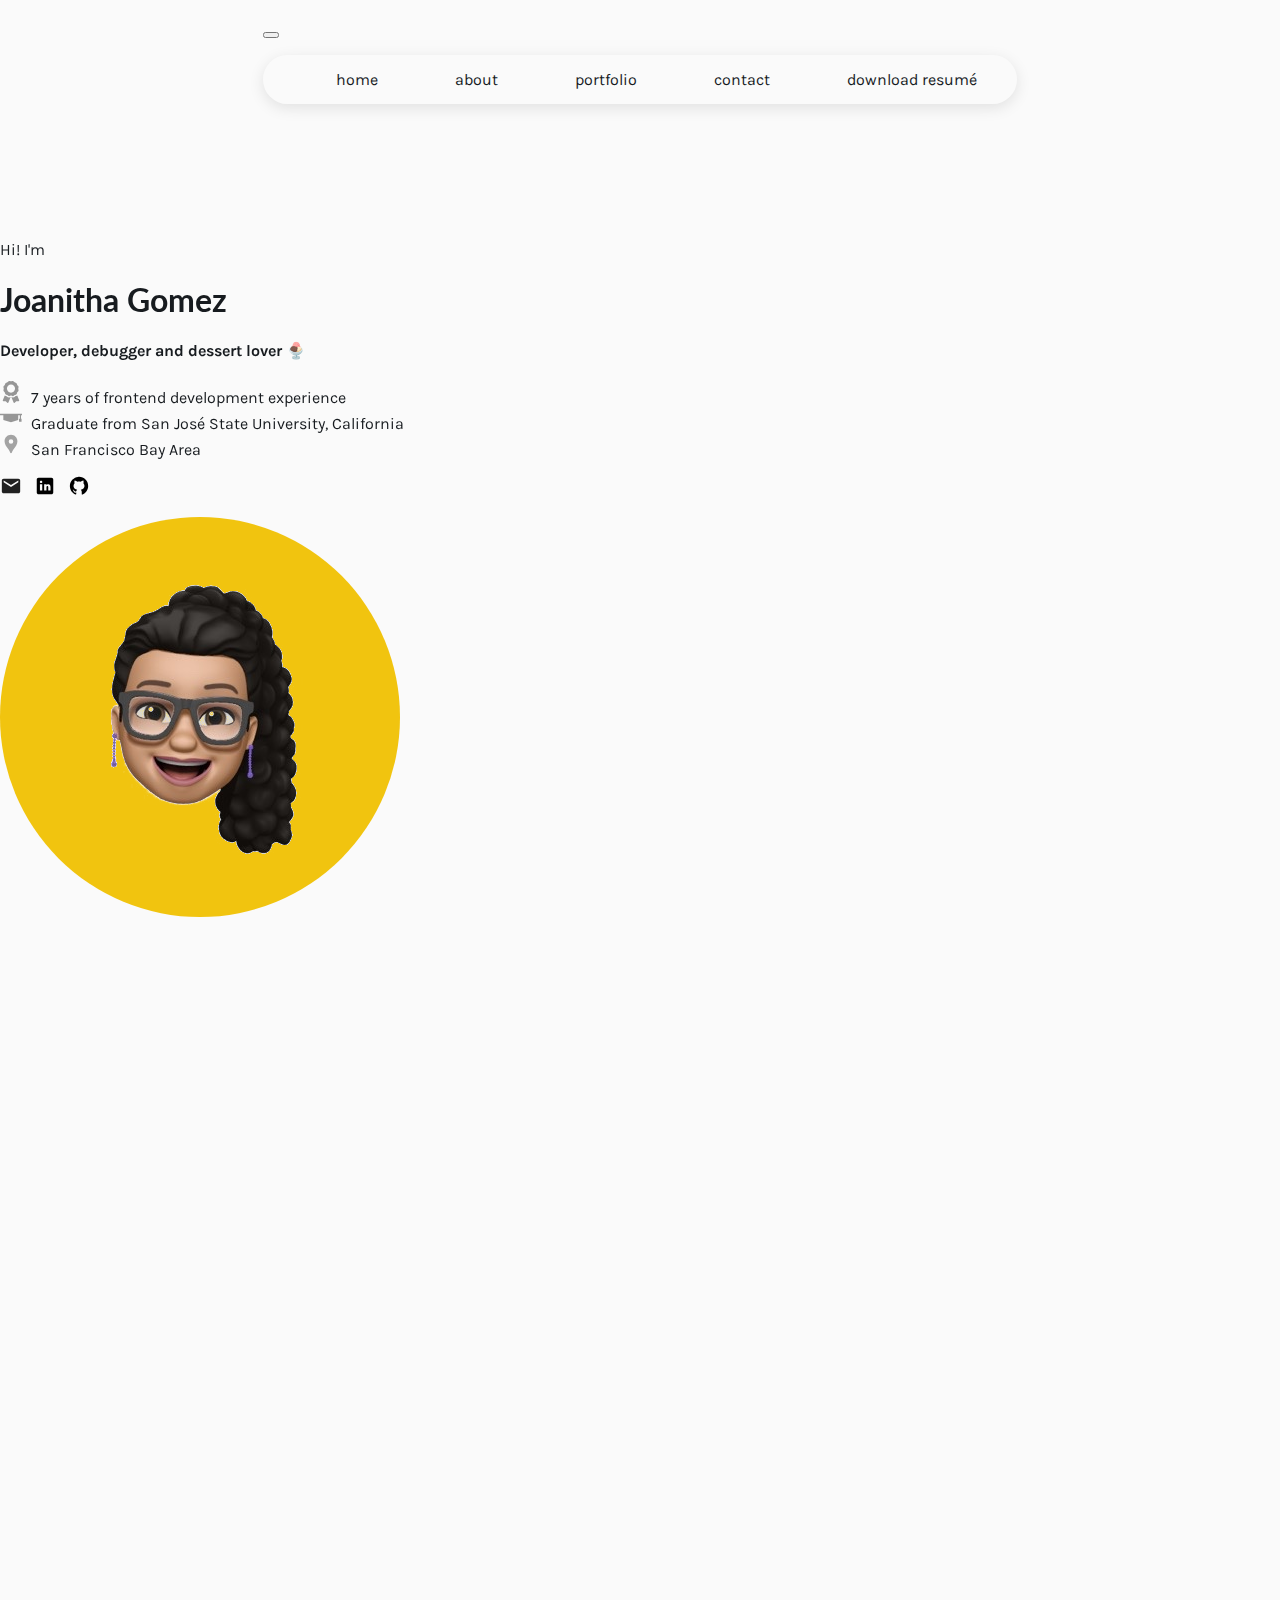
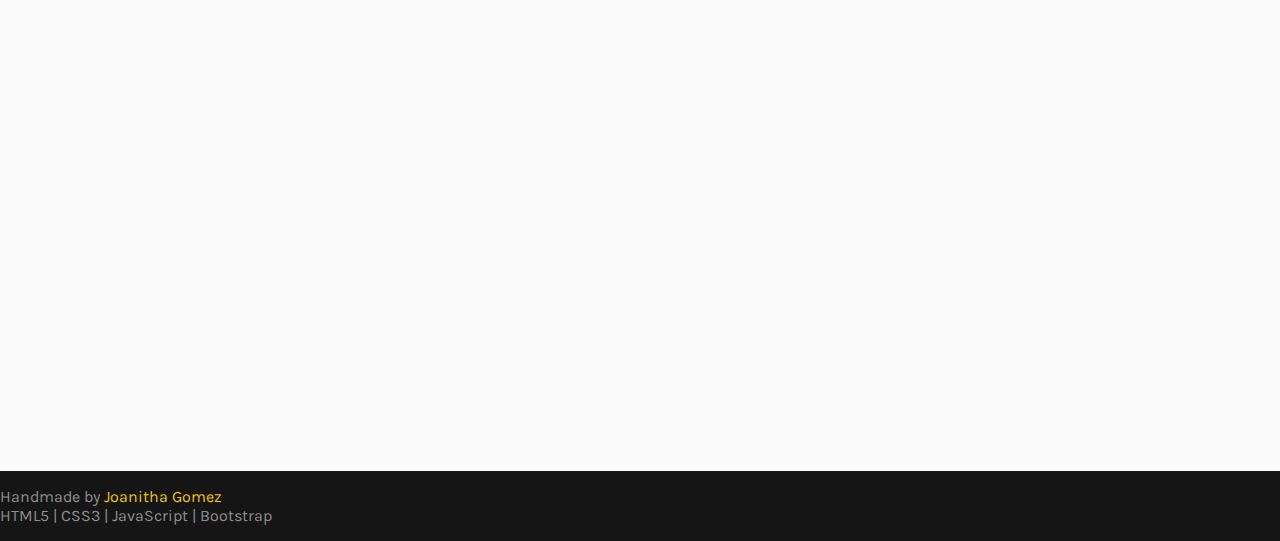
==== commit 5f0515e7: "Update website" ====
--- a/index.html
+++ b/index.html
@@ -3,8 +3,7 @@
 
 <head>
   <meta charset="utf-8">
-  <meta name="viewport" content="width=device-width, initial-scale=1.0">
-
+  <meta name="viewport" content="width=device-width, initial-scale=1">
   <!-- <meta name="theme-color" media="(prefers-color-scheme: light dark)" /> -->
   <title>Joanitha | Frontend Developer</title>
 
@@ -74,7 +73,7 @@
       <div class="collapse navbar-collapse" id="navbarTogglerDemo01">
         <ul class="navbar-nav m-auto mb-2 mb-lg-0">
           <li class="nav-item"><a href="index.html">home</a></li>
-          <li class="nav-item"><a href="index.html">about</a></li>
+          <li class="nav-item"><a href="#about">about</a></li>
           <li class="nav-item"><a href="#portfolio">portfolio</a></li>
           <li class="nav-item"><a href="#contact">contact</a></li>
           <li class="nav-item"><a href onclick="window.open('JoanithaResume.pdf')">download resumé</a></li>
@@ -303,21 +302,20 @@
       
     </div>
   </section>
+  <div class="row contact" data-aos="fade-up" data-aos-duration="1500">
+      <div class="title">Say Hey 👋</div>
+      <div class="contact-text">I'm currently looking for full-time Frontend Developer positions. If you have an opportunity, please feel free to contact me!
+        <br/>
+        <br/>
+        <a class="emailid" href="mailto:joanitha.c.gomez@gmail.com">joanitha.c.gomez@gmail.com</a>
+      </div>
+  </div>
 </main>
 <footer id="contact">
-    <div class="row text-center" data-aos="fade-up" data-aos-duration="1500">
-        <div class="title">Say Hey 👋</div>
-        <div class="contact-text">I'm currently looking for full-time Frontend Developer positions. If you have an opportunity, please feel free to contact me!
-          <br/>
-          <br/>
-          <a class="emailid" href="mailto:joanitha.c.gomez@gmail.com">joanitha.c.gomez@gmail.com</a>
-        </div>
-    </div>
     <div class="footer text-center">
         Handmade by <a href="#home">Joanitha Gomez</a>
         <br/>HTML5 | CSS3 | JavaScript | Bootstrap
     </div>
- 
 </footer>
 <script src="https://cdn.jsdelivr.net/npm/bootstrap@5.1.3/dist/js/bootstrap.bundle.min.js" integrity="sha384-ka7Sk0Gln4gmtz2MlQnikT1wXgYsOg+OMhuP+IlRH9sENBO0LRn5q+8nbTov4+1p" crossorigin="anonymous"></script>
 <script src="https://unpkg.com/aos@next/dist/aos.js"></script>
--- a/css/style.css
+++ b/css/style.css
@@ -262,6 +262,7 @@
     }
     .card-link {
       padding: 8px 24px;
+      margin-bottom: 8px;
       border-radius: 4px;
       display: inline-block;
       background-color: var(--accent-color);
@@ -278,13 +279,6 @@
       padding: 60px;
     }
   }
-}
-.heading {
-  font-size: 1.4em;
-  font-weight: 600;
-  padding-bottom: 1%;
-  letter-spacing: 1px;
-  text-transform: uppercase;
 }
 
 .btn-default,
@@ -317,15 +311,8 @@
   position: relative;
   z-index: 2;
 }
-
-.contacts {
-  font-family: "Lato", sans-serif;
-  min-height: 60%;
-  height: 100%;
-  padding-bottom:22px;
-  background-color: #151515;
-}
-footer {
+.contact {
+  text-align: center;
   .title {
     color: #8e8e8e;
     padding-top: 32px;
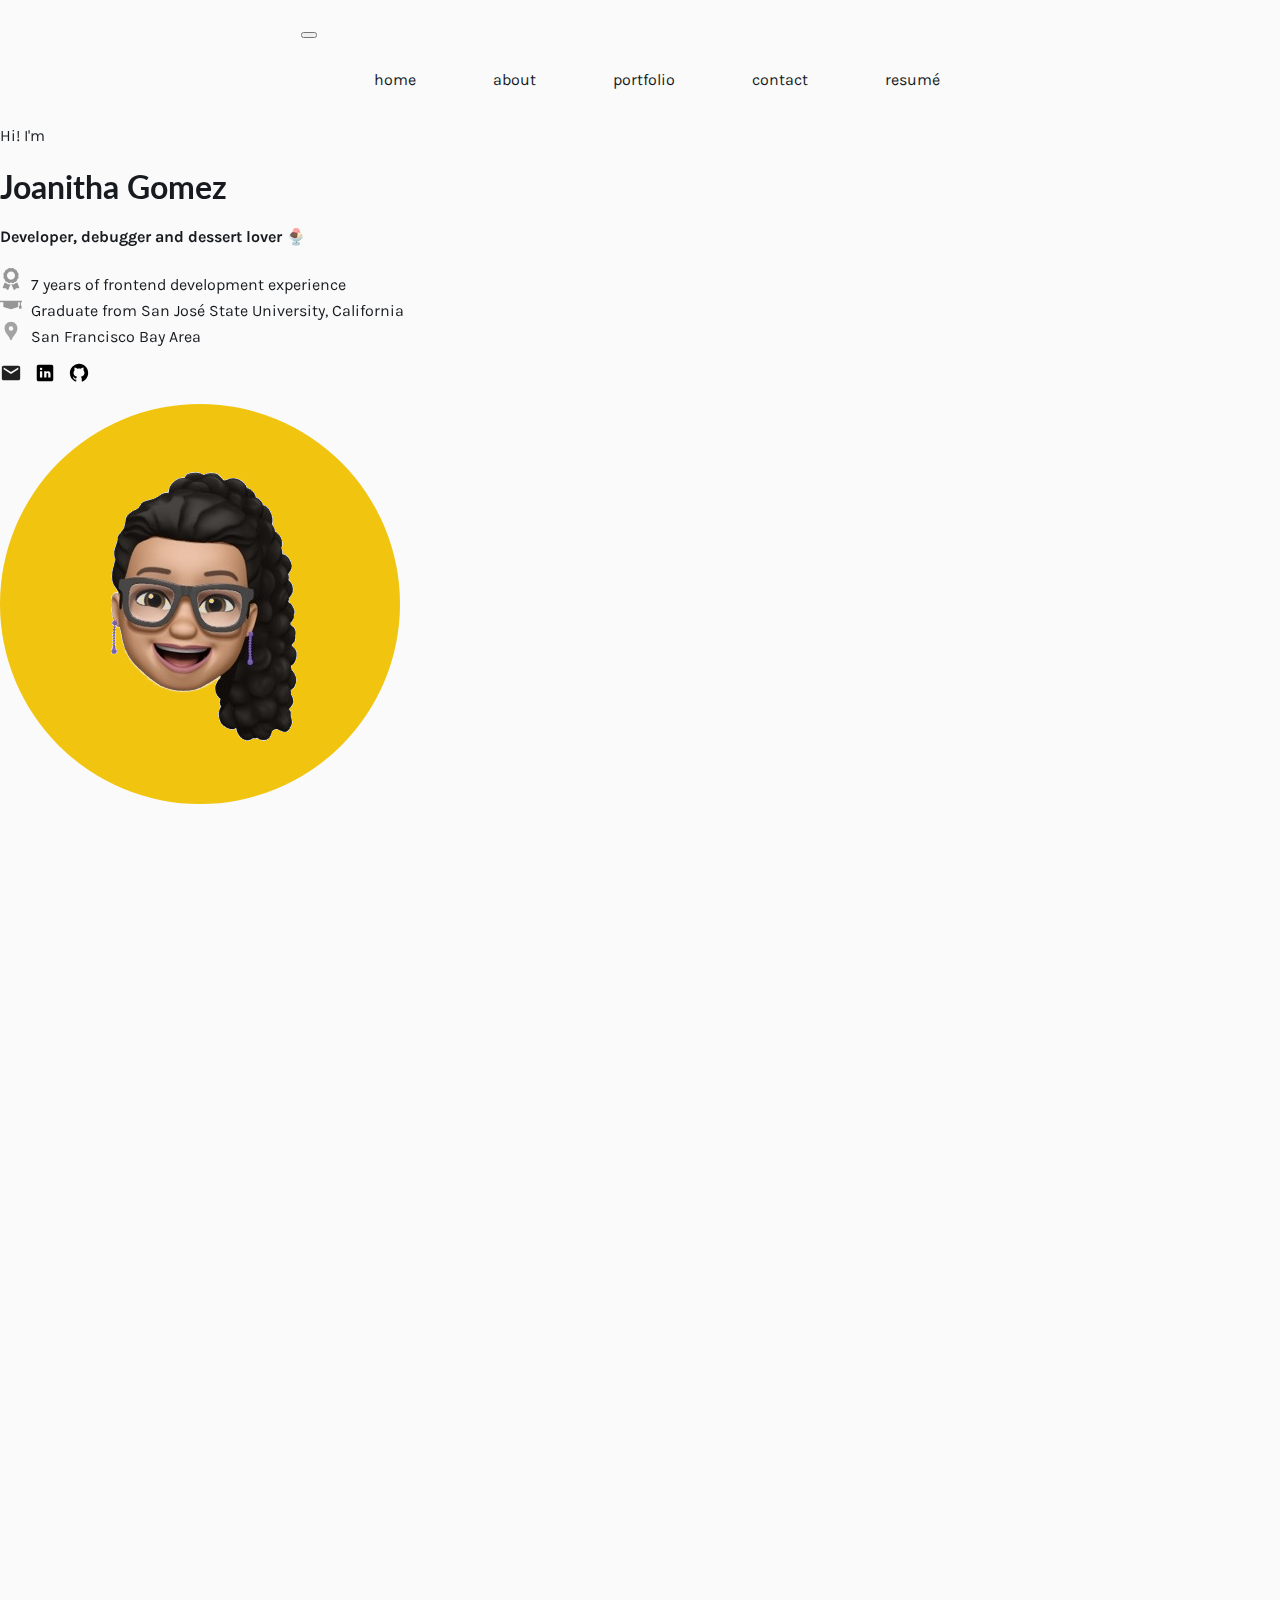
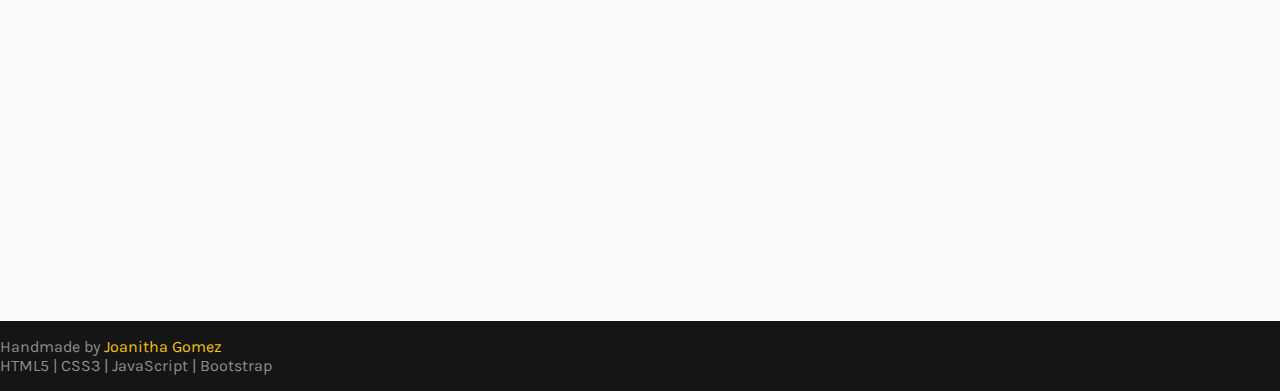
==== commit a5817ad0: "Add sticky scroll" ====
--- a/index.html
+++ b/index.html
@@ -7,9 +7,8 @@
   <!-- <meta name="theme-color" media="(prefers-color-scheme: light dark)" /> -->
   <title>Joanitha | Frontend Developer</title>
 
-  <link rel="icon" href="images/headshot.jpeg" />
+  <link rel="icon" href="assets/memoji.png" />
   <link href="https://fonts.googleapis.com/css?family=Karla:400,700|Lato:300,400,700,900" rel="stylesheet">
-  <link href="https://fonts.googleapis.com/css?family=Rock+Salt" rel="stylesheet">
   <link href="https://cdn.jsdelivr.net/npm/bootstrap@5.1.3/dist/css/bootstrap.min.css" rel="stylesheet" integrity="sha384-1BmE4kWBq78iYhFldvKuhfTAU6auU8tT94WrHftjDbrCEXSU1oBoqyl2QvZ6jIW3" crossorigin="anonymous">
   <!-- <link rel="stylesheet" href="css/dark.css" media="(prefers-color-scheme: dark)" /> -->
   <!-- <link
@@ -22,8 +21,6 @@
   <link rel="stylesheet" href="css/style.css">
 
   <script src="https://ajax.googleapis.com/ajax/libs/jquery/3.2.1/jquery.min.js"></script>
-  <script src="https://cdnjs.cloudflare.com/ajax/libs/velocity/1.5.0/velocity.min.js"></script>
-  <script src="https://cdnjs.cloudflare.com/ajax/libs/velocity/1.5.0/velocity.ui.min.js"></script>
   <!-- <script>
     // If `prefers-color-scheme` is not supported, fall back to light mode.
     // In this case, light.css will be downloaded with `highest` priority.
@@ -64,264 +61,264 @@
 
 <body>
   <a href="#maincontent" id="skip">Skip to main content</a>
-<header>
-  <nav class="navbar-light navbar-expand-lg bg-body-tertiary">
-    <div class="container">
-      <button class="navbar-toggler" type="button" data-bs-toggle="collapse" data-bs-target="#navbarTogglerDemo01" aria-controls="navbarTogglerDemo01" aria-expanded="false" aria-label="Toggle navigation">
-        <span class="navbar-toggler-icon"></span>
-      </button>
-      <div class="collapse navbar-collapse" id="navbarTogglerDemo01">
-        <ul class="navbar-nav m-auto mb-2 mb-lg-0">
-          <li class="nav-item"><a href="index.html">home</a></li>
-          <li class="nav-item"><a href="#about">about</a></li>
-          <li class="nav-item"><a href="#portfolio">portfolio</a></li>
-          <li class="nav-item"><a href="#contact">contact</a></li>
-          <li class="nav-item"><a href onclick="window.open('JoanithaResume.pdf')">download resumé</a></li>
-        </ul>
+  <header>
+    <nav class="navbar-light navbar navbar-expand-md bg-body-tertiary">
+      <div class="container">
+        <button class="navbar-toggler" type="button" data-bs-toggle="collapse" data-bs-target="#navbarTogglerDemo01" aria-controls="navbarTogglerDemo01" aria-expanded="false" aria-label="Toggle navigation">
+          <span class="navbar-toggler-icon"></span>
+        </button>
+        <div class="collapse navbar-collapse" id="navbarTogglerDemo01">
+          <ul class="navbar-nav m-auto mb-2 mb-lg-0">
+            <li class="nav-item"><a href="index.html">home</a></li>
+            <li class="nav-item"><a href="#about">about</a></li>
+            <li class="nav-item"><a href="#portfolio">portfolio</a></li>
+            <li class="nav-item"><a href="#contact">contact</a></li>
+            <li class="nav-item"><a href onclick="window.open('JoanithaResume.pdf')">resumé</a></li>
+          </ul>
+        </div>
       </div>
-    </div>
-  </nav>
-</header>
-<main id="maincontent" class="container main-content">
-  <section class="hero-container">
-    <div class="row d-flex justify-content-evenly">
-      <div class="header-text col-md-5 col-sm-12" data-aos="fade-in">
-        <span>Hi! I'm</span>
-        <h1>Joanitha Gomez</h1>
-        <h4 class="mb-4 pb-2">Developer, debugger and dessert lover 🍨</br></h4>
-        <div class="header-list">
-          <div class="my-3">
-            <img class="mr-2" src="assets/award.svg" alt=""/>
-            <span id="numberOfYears"></span> years of frontend development experience
-          </div>
-          <div class="my-3">
-            <img class="mr-1" src="assets/graduation-cap.svg" alt=""/>
-            Graduate from San José State University, California
-          </div>
-          <div class="my-3">
-            <img class="mr-1" src="assets/pin.svg" alt=""/>
-            San Francisco Bay Area
-          </div>
-        </div>
-
-        <div class="icons">
-          <a class="icon-item emailid" href="mailto:joanitha.c.gomez@gmail.com">
-              <img src="assets/mail.svg" alt=""/>
-          </a>
-          <a target="_blank" href="https://www.linkedin.com/in/joanitha-christle-gomez/" class="icon-item linkedin-icon">
-                <img src="assets/linkedin.svg" alt=""/>
-          </a>
-  
-          <a target="_blank" href="https://github.com/joanithagomez" class="icon-item github-icon">
-            <img src="assets/github.svg"/ alt="">
-          </a>
+    </nav>
+  </header>
+  <main id="maincontent" class="container main-content">
+    <section class="hero-container">
+      <div class="row d-flex justify-content-evenly">
+        <div class="header-text col-md-5 col-sm-12" data-aos="fade-in">
+          <span>Hi! I'm</span>
+          <h1>Joanitha Gomez</h1>
+          <h4 class="mb-4 pb-2">Developer, debugger and dessert lover 🍨</br></h4>
+          <div class="header-list">
+            <div class="my-3">
+              <img class="mr-2" src="assets/award.svg" alt=""/>
+              <span id="numberOfYears"></span> years of frontend development experience
+            </div>
+            <div class="my-3">
+              <img class="mr-1" src="assets/graduation-cap.svg" alt=""/>
+              Graduate from San José State University, California
+            </div>
+            <div class="my-3">
+              <img class="mr-1" src="assets/pin.svg" alt=""/>
+              San Francisco Bay Area
+            </div>
+          </div>
+
+          <div class="icons">
+            <a class="icon-item emailid" href="mailto:joanitha.c.gomez@gmail.com">
+                <img src="assets/mail.svg" alt=""/>
+            </a>
+            <a target="_blank" href="https://www.linkedin.com/in/joanitha-christle-gomez/" class="icon-item linkedin-icon">
+                  <img src="assets/linkedin.svg" alt=""/>
+            </a>
+    
+            <a target="_blank" href="https://github.com/joanithagomez" class="icon-item github-icon">
+              <img src="assets/github.svg"/ alt="">
+            </a>
+          </div>
+        </div>
+
+        <div class="memoji yellow-bg col-md-7 col-sm-12">
+          <img src="assets/memoji.png" class="img-fluid" alt="A memoji of Joanitha"/>
         </div>
       </div>
-
-      <div class="memoji yellow-bg col-md-7 col-sm-12">
-        <img src="assets/memoji.png" class="img-fluid" alt="A memoji of Joanitha"/>
-      </div>
-    </div>
-  </section>
-
-  <!-- ABOUT -->
-  <section id="about" class="about">
-      <div class="row">
-        <div class="col-md-6 col-sm-12 group" data-aos="fade-up">
-          <h2>About Me</h2>
-          <p>
-            I'm a frontend developer with a Computer Science background and professional experience in building accessible and performant websites and web apps. 
-            I have a passion for creating user-friendly interfaces and experiences that are accessible to all users.
-          </p>
-          <p>
-            Presently, I contribute my talents to Securly Inc. as a dedicated Frontend Developer, actively involved in building and optimizing our products utilizing the Angular framework.
-          </p>
-          <p>
-            I am a quick learner and a team player. I enjoy working with a team to build applications that solve real-world problems. I am looking for opportunities to learn new technologies and improve my skills.
-          </p>
+    </section>
+
+    <!-- ABOUT -->
+    <section id="about" class="about">
+        <div class="row">
+          <div class="col-md-6 col-sm-12 group" data-aos="fade-up">
+            <h2>About Me</h2>
+            <p>
+              I'm a frontend developer with a Computer Science background and professional experience in building accessible and performant websites and web apps. 
+              I have a passion for creating user-friendly interfaces and experiences that are accessible to all users.
+            </p>
+            <p>
+              Presently, I contribute my talents to Securly Inc. as a dedicated Frontend Developer, actively involved in building and optimizing our products utilizing the Angular framework.
+            </p>
+            <p>
+              I am a quick learner and a team player. I enjoy working with a team to build applications that solve real-world problems. I am looking for opportunities to learn new technologies and improve my skills.
+            </p>
+            <div class="group">
+              <button class="btn btn-default mb-4" onclick="window.open('JoanithaResume.pdf')">Résumé</button>
+            </div>
+          </div>
+          <div class="col-md-5 offset-md-1 col-sm-12" data-aos="fade-up">
+            <div class="group">
+              <h2>Skills</h2>
+              <div class="skills">
+                <div class="skill-item"><span>Angular</span></div>
+                <div class="skill-item"><span>TypeScript</span></div>
+                <div class="skill-item"><span>Material</span></div>
+                <div class="skill-item"><span>HTML5</span></div>
+                <div class="skill-item"><span>CSS3</span></div>
+                <div class="skill-item"><span>JavaScript</span></div>
+                <div class="skill-item"><span>jQuery</span></div>
+                <div class="skill-item"><span>ReactJS</span></div>
+                <div class="skill-item"><span>Bootstrap</span></div>
+                <div class="skill-item"><span>Git</span></div>
+            </div>
+          </div>
           <div class="group">
-            <button class="btn btn-default mb-4" onclick="window.open('JoanithaResume.pdf')">Download Résumé</button>
-          </div>
-        </div>
-        <div class="col-md-5 offset-md-1 col-sm-12" data-aos="fade-up">
+            <h2>Education</h2>
+            <div class="education">
+              <div class="education-item">
+                <p class="mb-1">Bachelor of Science in Computer Science</p>
+                <p class="muted">San José State University (2018)</p>
+              </div>
+            </div>
+          </div>
           <div class="group">
-            <h2>Skills</h2>
-            <div class="skills">
-              <div class="skill-item"><span>Angular</span></div>
-              <div class="skill-item"><span>TypeScript</span></div>
-              <div class="skill-item"><span>Material</span></div>
-              <div class="skill-item"><span>HTML5</span></div>
-              <div class="skill-item"><span>CSS3</span></div>
-              <div class="skill-item"><span>JavaScript</span></div>
-              <div class="skill-item"><span>jQuery</span></div>
-              <div class="skill-item"><span>ReactJS</span></div>
-              <div class="skill-item"><span>Bootstrap</span></div>
-              <div class="skill-item"><span>Git</span></div>
-          </div>
-        </div>
-        <div class="group">
-          <h2>Education</h2>
-          <div class="education">
-            <div class="education-item">
-              <p class="mb-1">Bachelor of Science in Computer Science</p>
-              <p class="muted">San José State University (2018)</p>
-            </div>
-          </div>
-        </div>
-        <div class="group">
-          <h2>Certifications</h2>
-          <div class="certifications">
-            <div class="certification-item">
-              <img src="https://assets.algoexpert.io/static/images/ae-social-logo-twitter.png"/ width="24">
-              <div>
-                <h6><a href="https://certificate.algoexpert.io/FrontendExpert%20Certificate%20FE-b06250ed3b" target="_blank">Frontend Development by AlgoExpert</a></h6>
+            <h2>Certifications</h2>
+            <div class="certifications">
+              <div class="certification-item">
+                <img src="https://assets.algoexpert.io/static/images/ae-social-logo-twitter.png"/ width="24">
+                <div>
+                  <h6><a href="https://certificate.algoexpert.io/FrontendExpert%20Certificate%20FE-b06250ed3b" target="_blank">Frontend Development by AlgoExpert</a></h6>
+                </div>
               </div>
             </div>
           </div>
         </div>
-      </div>
-  </section>
-
-  <!-- PORTFOLIO -->
-  <section id="portfolio" class="portfolio">
-      <h1 class="title text-center">Portfolio</h1>
-
-    <div class="portfolio-container">
-
-      <div class="card" data-aos="fade-up" data-aos-duration="1000">
-        <div class="card-body row">
-          <div class="col card-img d-lg-block d-none">
-            <img src="images/vault.png" class="img-responsive" alt="">
-          </div>
-          <div class="col card-content">
-            <h2 class="card-title">Vault Application</h2>
-            <p class="card-subtitle">A password generator built using ReactJS.</p>
-            <p class="card-text">
-              Vault is an easy-to-use password generator inspired from James Coglan's Vault ( <a href="https://getvau.lt/">https://getvau.lt/ </a>). I implemented a simplified version that is responsive and easy-to-use for mobile users. <br><br>The app is built
-            with the goal of discouraging users from reusing same passwords for different sites. This app lets users have one master password and use the service name they are logging into to generate a unique password for that service. Next time you
-            need to log in, come back here to get your password!</p>
+    </section>
+
+    <!-- PORTFOLIO -->
+    <section id="portfolio" class="portfolio">
+        <h1 class="title text-center">Portfolio</h1>
+
+      <div class="portfolio-container">
+
+        <div class="card" data-aos="fade-up" data-aos-duration="1000">
+          <div class="card-body row">
+            <div class="col card-img d-lg-block d-none">
+              <img src="images/vault.png" class="img-responsive" alt="">
+            </div>
+            <div class="col card-content">
+              <h2 class="card-title">Vault Application</h2>
+              <p class="card-subtitle">A password generator built using ReactJS.</p>
+              <p class="card-text">
+                Vault is an easy-to-use password generator inspired from James Coglan's Vault ( <a href="https://getvau.lt/">https://getvau.lt/ </a>). I implemented a simplified version that is responsive and easy-to-use for mobile users. <br><br>The app is built
+              with the goal of discouraging users from reusing same passwords for different sites. This app lets users have one master password and use the service name they are logging into to generate a unique password for that service. Next time you
+              need to log in, come back here to get your password!</p>
+                <div class="skill">
+                  <div class="skill-item">ReactJS</div>
+                  <div class="skill-item">create-react-app</div>
+                  <div class="skill-item">npm</div>
+                  <div class="skill-item">Sketch</div>
+                </div>
+                <a class="card-link" href="https://github.com/joanithagomez/Vault-App" target="_blank">View source</a>
+                <a class="card-link" href="https://joanithagomez.github.io/Vault-App/" target="_blank">Demo</a>
+            </div>
+          </div>
+        </div>
+
+        <div class="card" data-aos="fade-up" data-aos-duration="1000">
+          <div class="card-body row">
+            <div class="col card-img d-lg-block d-none">
+              <img src="images/homepage.png">
+            </div>
+            <div class="col card-content">
+              <h2 class="card-title">Plant Identifier</h2>
+              <p class="card-subtitle">A mobile application to identify plants.</p>
+              <p class="card-text">The goal of this project was to build a mobile application that will instantly identify plants. We wanted to give our users an easy way to learn about plants and be more appreciative of the world around us. This app allows users to take a picture and have it classified. After classifying, users have access to information about the plant and where to buy it. Through this application, our users can have fun classifying plants either by playing a guessing mini-game after every plant they identify or playing competitively with other users.</p>
+                <div class="skill">
+                  <div class="skill-item">React Native</div>
+                  <div class="skill-item">Tensorflow</div>
+                  <div class="skill-item">Firebase</div>
+                  <div class="skill-item">Native Base</div>
+                  <div class="skill-item">Expo</div>
+                  <div class="skill-item">MediaWiki</div>
+                </div>
+                <a class="card-link" href="https://github.com/joanithagomez/plant-identifier" target="_blank">View source</a>
+            </div>
+          </div>
+        </div>
+        <div class="card" data-aos="fade-up" data-aos-duration="1000">
+          <div class="card-body row">
+            <div class="col card-img d-lg-block d-none">
+              <img src="images/logapp.png" class="img-responsive" alt="">
+            </div>
+            <div class="col card-content">
+              <h2 class="card-title">Log Analytics</h2>
+              <p class="card-subtitle">A data visualization and analytics application.</p>
+              <p class="card-text">
+                I worked with a team of 5 to develop this application that analyzes syslog files and visualizes the data in it. Users can register and upload files to analyse the logs in the files.
+              </p>
               <div class="skill">
                 <div class="skill-item">ReactJS</div>
-                <div class="skill-item">create-react-app</div>
-                <div class="skill-item">npm</div>
+                <div class="skill-item">Google Charts</div>
+                <div class="skill-item">PHP</div>
                 <div class="skill-item">Sketch</div>
               </div>
-              <a class="card-link" href="https://github.com/joanithagomez/Vault-App" target="_blank">View source</a>
-              <a class="card-link" href="https://joanithagomez.github.io/Vault-App/" target="_blank">Demo</a>
-          </div>
-        </div>
+              <a class="card-link" href="https://github.com/joanithagomez/Log-Analytics-App" target="_blank">View source</a>
+            </div>
+          </div>
+        </div>
+
+        <div class="card" data-aos="fade-up" data-aos-duration="1000">
+          <div class="card-body row">
+            <div class="col card-img d-lg-block d-none">
+              <img src="images/moviefinder.png" class="img-responsive" alt="Snapshot of Movie finder app">
+            </div>
+            <div class="col card-content">
+              <h2 class="card-title">Movie Finder</h2>
+              <p class="card-subtitle">A movie lookup application</p>
+              <p class="card-text">
+                I designed and implemented this simple application as a personal project. The app will let users look-up movies and make a list of favorites to share with their friends! </p>
+                  <div class="skill">
+                    <div class="skill-item">ReactJS</div>
+                    <div class="skill-item">themoviedb API</div>
+                    <div class="skill-item">create-react-app</div>
+                    <div class="skill-item">Firebase</div>
+                  </div>
+                  <a class="card-link" href="https://github.com/joanithagomez/movie-finder" target="_blank">View source</a>
+                  <a class="card-link" href="https://joanithagomez.github.io/movie-finder/" target="_blank">Demo</a>
+            </div>
+          </div>
+        </div>
+        <div class="card" data-aos="fade-up" data-aos-duration="1000">
+          <div class="card-body row">
+            <div class="col card-img d-lg-block d-none">
+              <video id="myVideo" autoplay muted loop>
+                <source src="images/calendar.mp4" type="video/mp4">
+                <source src="images/calendar.ogg" type="video/ogg">
+                Your browser does not support the video tag.
+              </video>
+            </div>
+            <div class="col card-content">
+              <h2 class="card-title">Calendar</h2>
+              <p class="card-subtitle">A Calendar that can save events.</p>
+              <p class="card-text">
+                I built a Calendar similar to Google Calendar using Java and Model-View-Controller pattern. Users can create and delete events, set a start and end time, and save the events to look up later.
+              </p>
+              <div class="skill">
+                <div class="skill-item">Java</div>
+                <div class="skill-item">Model-View-Controller pattern</div>
+              </div>
+              <a class="card-link" href="https://github.com/joanithagomez/Calendar" target="_blank">View source</a>
+            </div>
+          </div>
+        </div>
+        
       </div>
-
-      <div class="card" data-aos="fade-up" data-aos-duration="1000">
-        <div class="card-body row">
-          <div class="col card-img d-lg-block d-none">
-            <img src="images/homepage.png">
-          </div>
-          <div class="col card-content">
-            <h2 class="card-title">Plant Identifier</h2>
-            <p class="card-subtitle">A mobile application to identify plants.</p>
-            <p class="card-text">The goal of this project was to build a mobile application that will instantly identify plants. We wanted to give our users an easy way to learn about plants and be more appreciative of the world around us. This app allows users to take a picture and have it classified. After classifying, users have access to information about the plant and where to buy it. Through this application, our users can have fun classifying plants either by playing a guessing mini-game after every plant they identify or playing competitively with other users.</p>
-              <div class="skill">
-                <div class="skill-item">React Native</div>
-                <div class="skill-item">Tensorflow</div>
-                <div class="skill-item">Firebase</div>
-                <div class="skill-item">Native Base</div>
-                <div class="skill-item">Expo</div>
-                <div class="skill-item">MediaWiki</div>
-              </div>
-              <a class="card-link" href="https://github.com/joanithagomez/plant-identifier" target="_blank">View source</a>
-          </div>
-        </div>
+    </section>
+    <div class="row contact" data-aos="fade-up" data-aos-duration="1500">
+        <div class="title">Say Hey 👋</div>
+        <div class="contact-text">Interested in building something together? Feel free to contact me!
+          <br/>
+          <br/>
+          <a class="emailid" href="mailto:joanitha.c.gomez@gmail.com">joanitha.c.gomez@gmail.com</a>
+        </div>
+    </div>
+  </main>
+  <footer id="contact">
+      <div class="footer text-center">
+          Handmade by <a href="#home">Joanitha Gomez</a>
+          <br/>HTML5 | CSS3 | JavaScript | Bootstrap
       </div>
-      <div class="card" data-aos="fade-up" data-aos-duration="1000">
-        <div class="card-body row">
-          <div class="col card-img d-lg-block d-none">
-            <img src="images/logapp.png" class="img-responsive" alt="">
-          </div>
-          <div class="col card-content">
-            <h2 class="card-title">Log Analytics</h2>
-            <p class="card-subtitle">A data visualization and analytics application.</p>
-            <p class="card-text">
-              I worked with a team of 5 to develop this application that analyzes syslog files and visualizes the data in it. Users can register and upload files to analyse the logs in the files.
-            </p>
-            <div class="skill">
-              <div class="skill-item">ReactJS</div>
-              <div class="skill-item">Google Charts</div>
-              <div class="skill-item">PHP</div>
-              <div class="skill-item">Sketch</div>
-            </div>
-            <a class="card-link" href="https://github.com/joanithagomez/Log-Analytics-App" target="_blank">View source</a>
-          </div>
-        </div>
-      </div>
-
-      <div class="card" data-aos="fade-up" data-aos-duration="1000">
-        <div class="card-body row">
-          <div class="col card-img d-lg-block d-none">
-            <img src="images/moviefinder.png" class="img-responsive" alt="Snapshot of Movie finder app">
-          </div>
-          <div class="col card-content">
-            <h2 class="card-title">Movie Finder</h2>
-            <p class="card-subtitle">A movie lookup application</p>
-            <p class="card-text">
-              I designed and implemented this simple application as a personal project. The app will let users look-up movies and make a list of favorites to share with their friends! </p>
-                <div class="skill">
-                  <div class="skill-item">ReactJS</div>
-                  <div class="skill-item">themoviedb API</div>
-                  <div class="skill-item">create-react-app</div>
-                  <div class="skill-item">Firebase</div>
-                </div>
-                <a class="card-link" href="https://github.com/joanithagomez/movie-finder" target="_blank">View source</a>
-                <a class="card-link" href="https://joanithagomez.github.io/movie-finder/" target="_blank">Demo</a>
-          </div>
-        </div>
-      </div>
-      <div class="card" data-aos="fade-up" data-aos-duration="1000">
-        <div class="card-body row">
-          <div class="col card-img d-lg-block d-none">
-            <video id="myVideo" autoplay muted loop>
-              <source src="images/calendar.mp4" type="video/mp4">
-              <source src="images/calendar.ogg" type="video/ogg">
-              Your browser does not support the video tag.
-            </video>
-          </div>
-          <div class="col card-content">
-            <h2 class="card-title">Calendar</h2>
-            <p class="card-subtitle">A Calendar that can save events.</p>
-            <p class="card-text">
-              I built a Calendar similar to Google Calendar using Java and Model-View-Controller pattern. Users can create and delete events, set a start and end time, and save the events to look up later.
-            </p>
-            <div class="skill">
-              <div class="skill-item">Java</div>
-              <div class="skill-item">Model-View-Controller pattern</div>
-            </div>
-            <a class="card-link" href="https://github.com/joanithagomez/Calendar" target="_blank">View source</a>
-          </div>
-        </div>
-      </div>
-      
-    </div>
-  </section>
-  <div class="row contact" data-aos="fade-up" data-aos-duration="1500">
-      <div class="title">Say Hey 👋</div>
-      <div class="contact-text">I'm currently looking for full-time Frontend Developer positions. If you have an opportunity, please feel free to contact me!
-        <br/>
-        <br/>
-        <a class="emailid" href="mailto:joanitha.c.gomez@gmail.com">joanitha.c.gomez@gmail.com</a>
-      </div>
-  </div>
-</main>
-<footer id="contact">
-    <div class="footer text-center">
-        Handmade by <a href="#home">Joanitha Gomez</a>
-        <br/>HTML5 | CSS3 | JavaScript | Bootstrap
-    </div>
-</footer>
-<script src="https://cdn.jsdelivr.net/npm/bootstrap@5.1.3/dist/js/bootstrap.bundle.min.js" integrity="sha384-ka7Sk0Gln4gmtz2MlQnikT1wXgYsOg+OMhuP+IlRH9sENBO0LRn5q+8nbTov4+1p" crossorigin="anonymous"></script>
-<script src="https://unpkg.com/aos@next/dist/aos.js"></script>
-  <script>
-    AOS.init();
-  </script>
+  </footer>
+  <script src="https://cdn.jsdelivr.net/npm/bootstrap@5.1.3/dist/js/bootstrap.bundle.min.js" integrity="sha384-ka7Sk0Gln4gmtz2MlQnikT1wXgYsOg+OMhuP+IlRH9sENBO0LRn5q+8nbTov4+1p" crossorigin="anonymous"></script>
+  <script src="https://unpkg.com/aos@next/dist/aos.js"></script>
+    <script>
+      AOS.init();
+    </script>
 </body>
 
 </html>--- a/css/style.css
+++ b/css/style.css
@@ -49,19 +49,35 @@
   height: 22px;
 }
 /* NAVIGATION */
-nav {
+.navbar {
+  position: fixed;
+  top: 0;
+  z-index: 10; 
   width: 100%;
   margin: 0 auto;
   padding: 20px 0;
+  display: flex;
+  justify-content: center;
+  -webkit-transition: all 300ms ease-in;
+    -moz-transition: all 300ms ease-in;
+    -o-transition: all 300ms ease-in;
+    transition: all 300ms ease-in;
+}
+.box-shadow {
+  box-shadow: 0px 4px 15px rgba(0, 0, 0, 0.1);
+}
+.hide {
+  top: -100px;
+}
+.navbar.slide-down {
+  top: 0px;
+}
+nav ul {
   background: var(--background-color);
-  display: flex;
-  justify-content: center;
-}
-nav ul {
   list-style: none;
   text-align: center;
-  box-shadow: 0px 4px 15px rgba(0, 0, 0, 0.1);
   border-radius: 50px;
+  transition: all 0.3s ease-out;
 }
 nav ul li {
   display: inline-block;
@@ -105,7 +121,7 @@
   z-index: 1;
 }
 nav.shift ul li a:hover {
-  color: #91640F;
+  color: var(--secondary-yellow-color);
 }
 nav.shift ul li a:after {
   display: block;
@@ -145,7 +161,14 @@
 }
 .hero-container {
   margin-top: 100px;
+  display: flex;
+  align-items: center;
+  justify-content: center;
+  width: 100%;
   min-height: calc(90vh - 80px);
+}
+.hero-container > .row {
+  width: 100%;
 }
 
 .memoji {
@@ -283,16 +306,16 @@
 
 .btn-default,
 .btn-default:focus {
-  padding: 1% 1.6%;
+  padding: 8px 16px;
   font-size: 1.2em;
   font-weight: 400;
   letter-spacing: 1px;
-  text-transform: uppercase;
   color: #1a0146;
   background-color: var(--accent-color);
   transition: all 0.3s ease-in-out;
   border-radius: 1px;
   margin-top: 2%;
+  border-radius: 4px;
 }
 
 .btn-default:hover {
@@ -359,6 +382,11 @@
   }
 }
 
+@media screen and (max-width: 768px) {
+  .navbar.slide-down {
+    background-color: var(--background-color);
+  }
+}
 @media screen and (max-width: 425px) {
   .hero-container {
     margin-top: 0px;
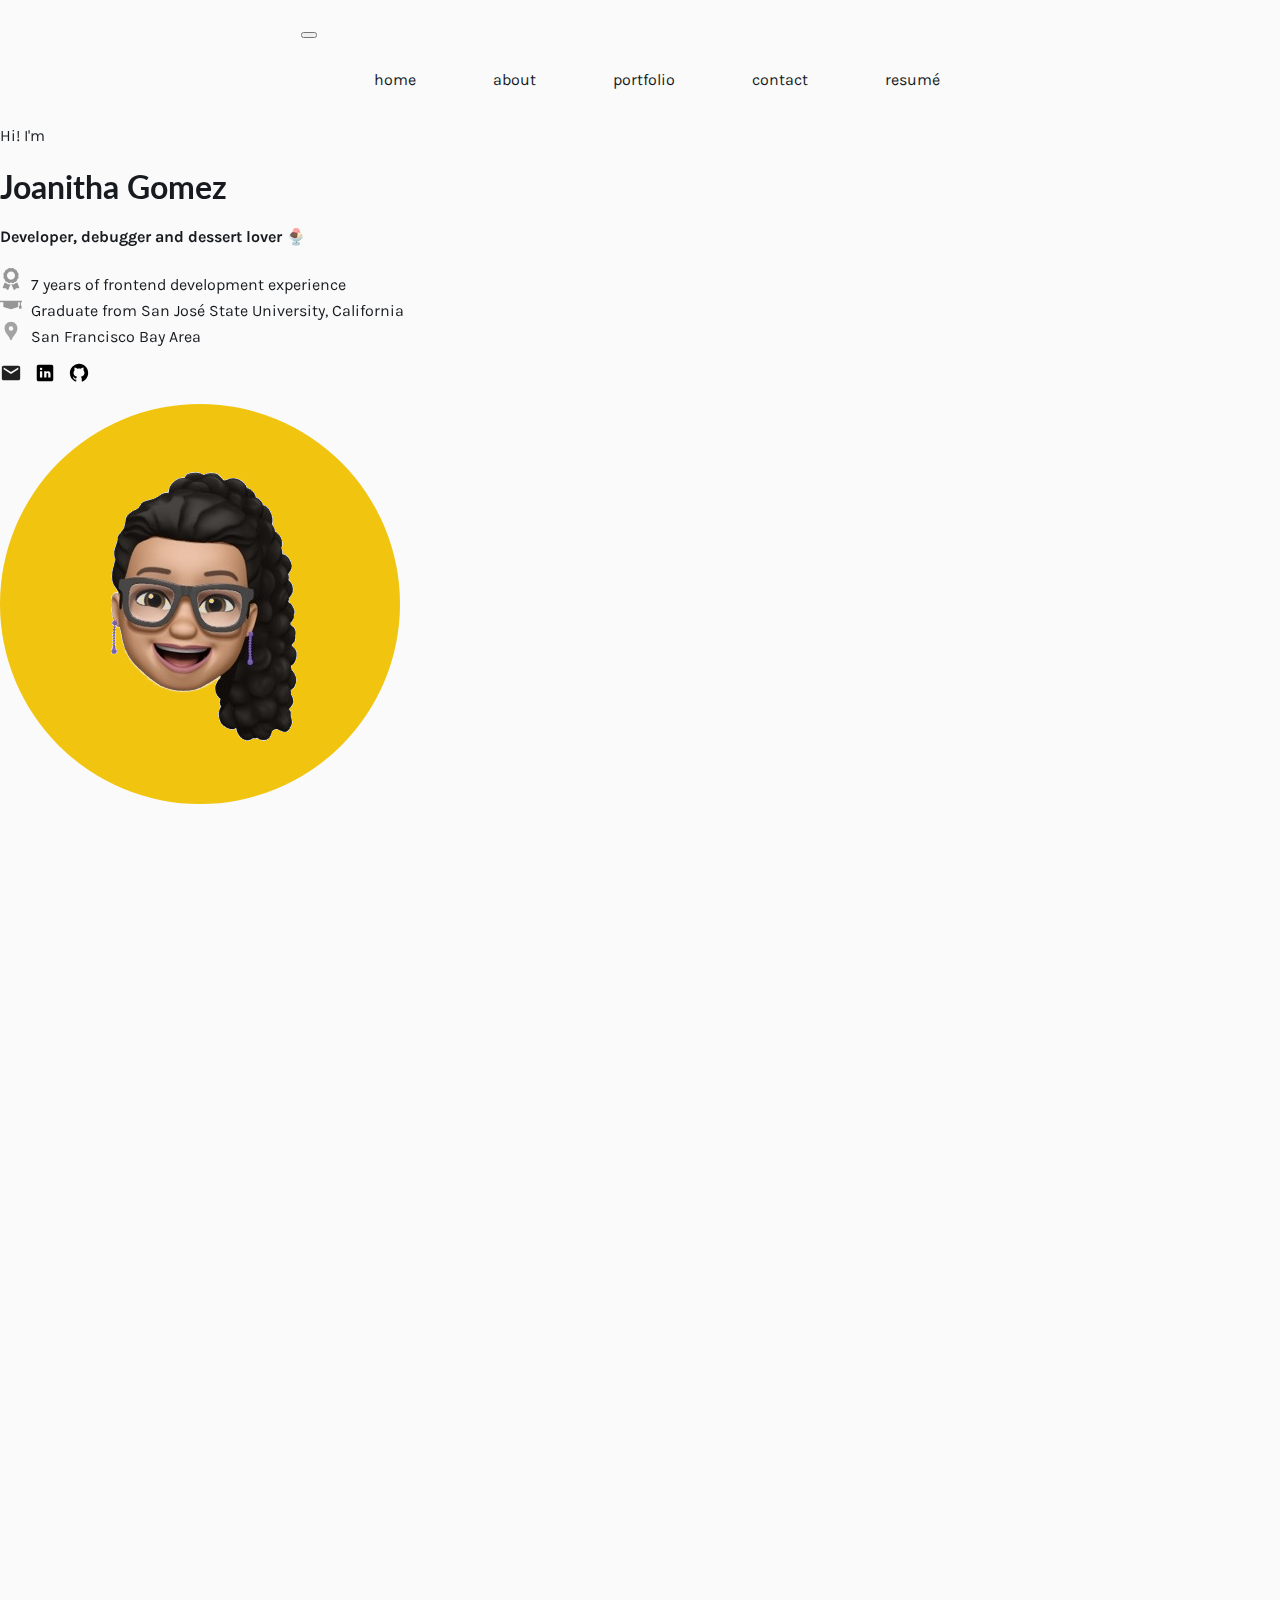
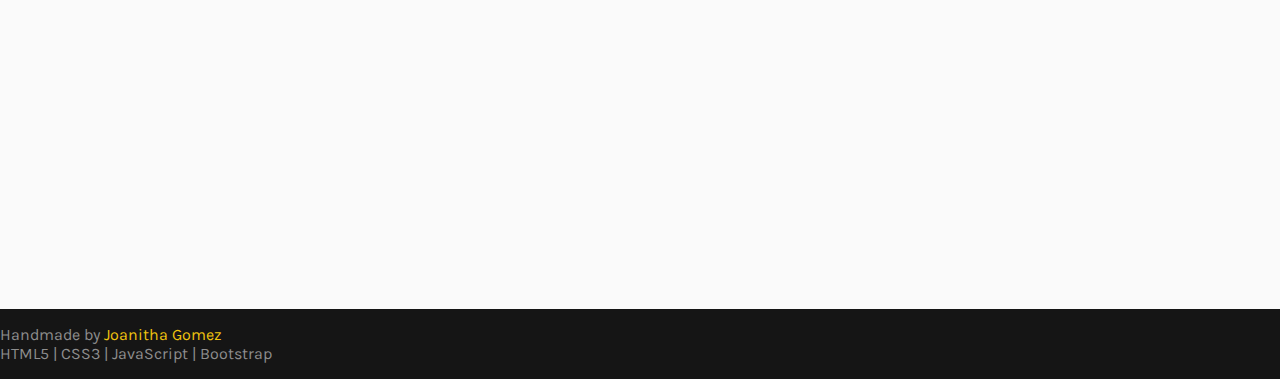
==== commit debee697: "fix styling and accessibility" ====
--- a/index.html
+++ b/index.html
@@ -102,14 +102,14 @@
           </div>
 
           <div class="icons">
-            <a class="icon-item emailid" href="mailto:joanitha.c.gomez@gmail.com">
+            <a class="icon-item emailid" href="mailto:joanitha.c.gomez@gmail.com" aria-label="Send email">
                 <img src="assets/mail.svg" alt=""/>
             </a>
-            <a target="_blank" href="https://www.linkedin.com/in/joanitha-christle-gomez/" class="icon-item linkedin-icon">
+            <a target="_blank" href="https://www.linkedin.com/in/joanitha-christle-gomez/" aria-label="Visit linkedin profile" class="icon-item linkedin-icon">
                   <img src="assets/linkedin.svg" alt=""/>
             </a>
     
-            <a target="_blank" href="https://github.com/joanithagomez" class="icon-item github-icon">
+            <a target="_blank" href="https://github.com/joanithagomez" aria-label="Visit github profile" class="icon-item github-icon">
               <img src="assets/github.svg"/ alt="">
             </a>
           </div>
@@ -169,9 +169,9 @@
             <h2>Certifications</h2>
             <div class="certifications">
               <div class="certification-item">
-                <img src="https://assets.algoexpert.io/static/images/ae-social-logo-twitter.png"/ width="24">
+                <img src="https://assets.algoexpert.io/static/images/ae-social-logo-twitter.png"/ alt="" width="24">
                 <div>
-                  <h6><a href="https://certificate.algoexpert.io/FrontendExpert%20Certificate%20FE-b06250ed3b" target="_blank">Frontend Development by AlgoExpert</a></h6>
+                  <p class="mb-0"><a href="https://certificate.algoexpert.io/FrontendExpert%20Certificate%20FE-b06250ed3b" target="_blank">Frontend Development by AlgoExpert</a></p>
                 </div>
               </div>
             </div>
--- a/css/style.css
+++ b/css/style.css
@@ -284,6 +284,8 @@
       }
     }
     .card-link {
+      margin-left: 0;
+      margin-right: 8px;
       padding: 8px 24px;
       margin-bottom: 8px;
       border-radius: 4px;
@@ -333,6 +335,7 @@
 .main-content {
   position: relative;
   z-index: 2;
+  margin-top: 100px;
 }
 .contact {
   text-align: center;
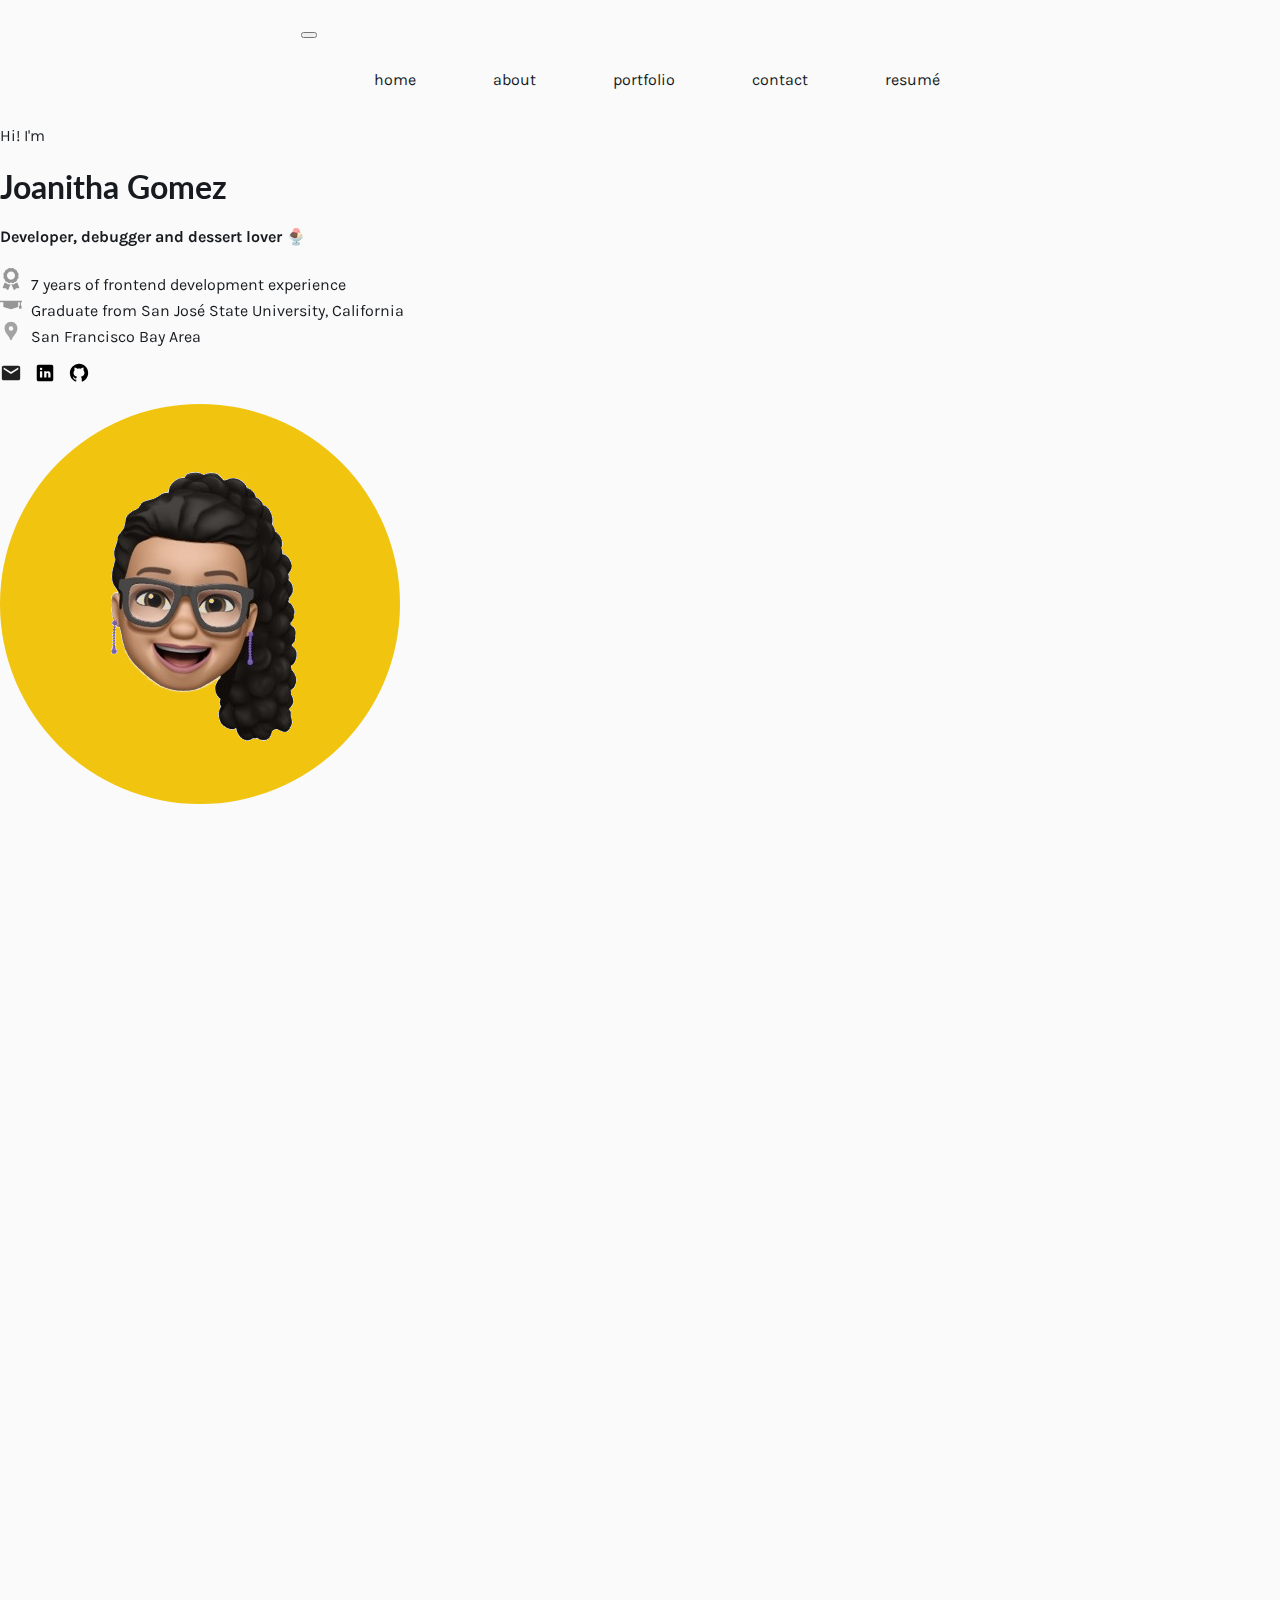
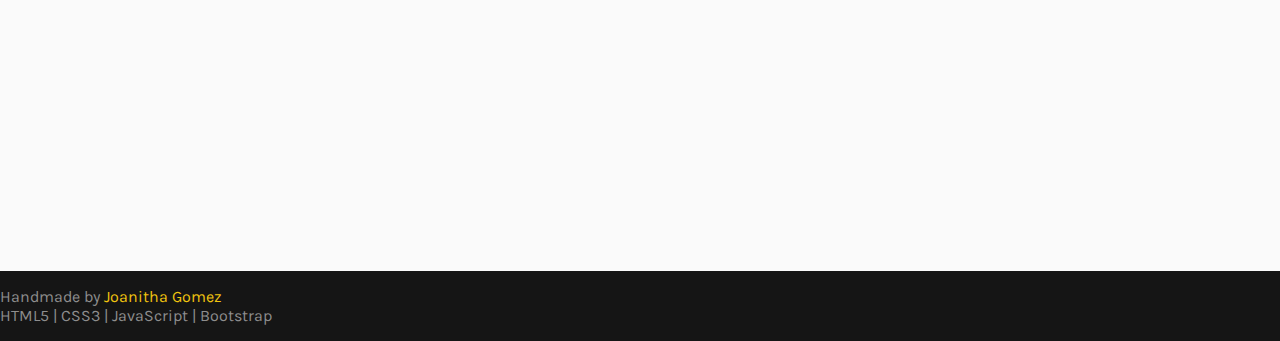
==== commit 28251743: "fix content" ====
--- a/index.html
+++ b/index.html
@@ -194,9 +194,7 @@
               <h2 class="card-title">Vault Application</h2>
               <p class="card-subtitle">A password generator built using ReactJS.</p>
               <p class="card-text">
-                Vault is an easy-to-use password generator inspired from James Coglan's Vault ( <a href="https://getvau.lt/">https://getvau.lt/ </a>). I implemented a simplified version that is responsive and easy-to-use for mobile users. <br><br>The app is built
-              with the goal of discouraging users from reusing same passwords for different sites. This app lets users have one master password and use the service name they are logging into to generate a unique password for that service. Next time you
-              need to log in, come back here to get your password!</p>
+                Vault is an easy-to-use password generator inspired from James Coglan's Vault ( <a href="https://getvau.lt/">https://getvau.lt/ </a>). <br/>I developed a mobile-friendly version of the app for a seamless user experience. The app aims to prevent users from reusing passwords across multiple sites. By entering a single master password and the name of the service, it generates a unique password for the specific site. When users need to log in again, they can simply return to the app to retrieve their password.</p>
                 <div class="skill">
                   <div class="skill-item">ReactJS</div>
                   <div class="skill-item">create-react-app</div>
--- a/css/style.css
+++ b/css/style.css
@@ -36,9 +36,9 @@
   padding: 10px;
   z-index: 100;
   transition: 200ms linear;
-  &:focus {
-    top: 0;
-  }
+}
+#skip:focus {
+  top: 0;
 }
 a {
   color: var(--link-color);
@@ -89,14 +89,14 @@
   color: var(--color);
   font-weight: 400;
   margin: 0 10px;
-  &:before {
-    opacity: 0;
-    content: '<';
-  }
-  &:after {
-    opacity: 0;
-    content: '/>';
-  }
+}
+nav ul li a:before {
+  opacity: 0;
+  content: '<';
+}
+nav ul li a:after {
+  opacity: 0;
+  content: '/>';
 }
 nav ul li a,
 nav ul li a:after,
@@ -106,14 +106,14 @@
 nav ul li a:hover {
   color: var(--color);
   transform: scale(1.05);
-  &:before {
-    opacity: 1;
-    content: '<';
-  }
-  &:after {
-    opacity: 1;
-    content: '/>';
-  }
+}
+nav ul li a:hover:before {
+  opacity: 1;
+  content: '<';
+}
+nav ul li a:hover:after {
+  opacity: 1;
+  content: '/>';
 }
 
 nav.shift ul li a {
@@ -177,12 +177,12 @@
   height: 400px;
   display: flex;
   transition: all 0.3s ease-in-out;
-  img {
-    margin: auto;
-  }
-  &:hover {
-    transform: scale(1.1) rotate(5deg);
-  }
+}
+.memoji img {
+  margin: auto;
+}
+.memoji:hover {
+  transform: scale(1.1) rotate(5deg);
 }
 
 .icons {
@@ -195,15 +195,14 @@
   margin: 16px 0;
   width: 24px;
   cursor: pointer;
-  img {
-    transition: transform 0.3s ease-in-out;
-  }
-  &:hover {
-    img {
-      transform: scale(1.4);
-    }
-  }
-}
+}
+.icon-item img {
+  transition: transform 0.3s ease-in-out;
+}
+.icon-item:hover img {
+  transform: scale(1.4);
+}
+
 .icon-item > svg {
   fill: #7f7f7f;
   transition: all 0.3s ease-in-out;
@@ -225,14 +224,14 @@
   display: flex;
   flex-wrap: wrap;
   gap: 16px;
-  .skill-item {
-    padding: 8px 16px;
-    border: 1px solid var(--accent-color);
-    color: var(--link-color);
-    font-size: 1em;
-    font-weight: 200;
-    border-radius: 4px;
-  }
+}
+.skill-item {
+  padding: 8px 16px;
+  border: 1px solid var(--accent-color);
+  color: var(--link-color);
+  font-size: 1em;
+  font-weight: 200;
+  border-radius: 4px;
 }
 
 .portfolio-container {
@@ -242,68 +241,68 @@
   gap: 48px;
   width: 80%;
   margin: 0 auto;
-  .card {
-    margin-bottom: 80px;
-    max-width: 1200px;
-    display: flex;
-    align-items: center;
-    border-radius: 4px;
-    box-shadow: 0 50px 100px rgba(50, 50, 93, .05), 0 15px 35px rgba(50, 50, 93, .1), 0 5px 15px rgba(0, 0, 0, .1);
-    .card-body {
-      padding: 0;
-    }
-    .card-subtitle {
-      margin-bottom: 24px;
-      font-size: 1.2em;
-      color: var(--secondary-yellow-color);
-      font-weight: 200;
-    }
-    .card-img {
-      align-self: center;
-      position: relative;
-      video {
-        width: inherit;
-      }
-      img {
-        display: block;
-        margin: auto;
-      }
-    }
-    .skill {
-      display: flex;
-      gap: 12px;
-      flex-wrap: wrap;
-      margin: 24px 0;
-      .skill-item {
-        padding: 6px 12px;
-        border: 1px solid var(--accent-color);
-        color: var(--link-color);
-        font-size: 1em;
-        font-weight: 200;
-        border-radius: 50px;
-      }
-    }
-    .card-link {
-      margin-left: 0;
-      margin-right: 8px;
-      padding: 8px 24px;
-      margin-bottom: 8px;
-      border-radius: 4px;
-      display: inline-block;
-      background-color: var(--accent-color);
-      font-weight: 200;
-      font-size: 1em;
-      text-decoration: none;
-      transition: all 0.3s ease-in-out;
-      &:hover {
-        background-color: var(--secondary-yellow-color);
-        color: var(--accent-color);
-      }
-    }
-    .card-content {
-      padding: 60px;
-    }
-  }
+}
+.card {
+  margin-bottom: 80px;
+  max-width: 1200px;
+  display: flex;
+  align-items: center;
+  border-radius: 4px;
+  box-shadow: 0 50px 100px rgba(50, 50, 93, .05), 0 15px 35px rgba(50, 50, 93, .1), 0 5px 15px rgba(0, 0, 0, .1);
+}
+.card-body {
+  padding: 0;
+}
+.card-subtitle {
+  margin-bottom: 24px;
+  font-size: 1.2em;
+  color: var(--secondary-yellow-color);
+  font-weight: 200;
+}
+.card-img {
+  align-self: center;
+  position: relative;
+}
+.card-img video {
+  width: inherit;
+}
+.card-img img {
+  display: block;
+  margin: auto;
+}
+.skill {
+  display: flex;
+  gap: 12px;
+  flex-wrap: wrap;
+  margin: 24px 0;
+}
+.skill .skill-item {
+  padding: 6px 12px;
+  border: 1px solid var(--accent-color);
+  color: var(--link-color);
+  font-size: 1em;
+  font-weight: 200;
+  border-radius: 50px;
+}
+.card-link {
+  margin-left: 0;
+  margin-right: 8px;
+  padding: 8px 24px;
+  margin-bottom: 8px;
+  border-radius: 4px;
+  display: inline-block;
+  background-color: var(--accent-color);
+  font-weight: 200;
+  font-size: 1em;
+  text-decoration: none;
+  transition: all 0.3s ease-in-out;
+}
+.card-link:hover {
+  background-color: var(--secondary-yellow-color);
+  color: var(--accent-color);
+}
+.card-content {
+  padding: 60px;
 }
 
 .btn-default,
@@ -339,27 +338,27 @@
 }
 .contact {
   text-align: center;
-  .title {
-    color: #8e8e8e;
-    padding-top: 32px;
-    font-size: 3em;
-    font-weight: 300;
-    &::selection {
-      background-color: var(--accent-color);
-      color: #151515;
-    }
-  }
-  .contact-text {
-    font-weight: 400;
-    font-size: 1em;
-    padding: 16px 16px 40px;
-    letter-spacing: 0.3px;
-  }
-  a {
-    font-size: 1.2em;
-    color: var(--secondary-yellow-color);
-    text-decoration: none;
-  }
+}
+.contact .title {
+  color: #8e8e8e;
+  padding-top: 32px;
+  font-size: 3em;
+  font-weight: 300;
+}
+.contact::selection {
+  background-color: var(--accent-color);
+  color: #151515;
+}
+.contact .contact-text {
+  font-weight: 400;
+  font-size: 1em;
+  padding: 16px 16px 40px;
+  letter-spacing: 0.3px;
+}
+.contact a {
+  font-size: 1.2em;
+  color: var(--secondary-yellow-color);
+  text-decoration: none;
 }
 
 .footer {
@@ -368,9 +367,9 @@
   font: 1em;
   color: #8e8e8e;
   background-color: #151515;
-  a {
-    color: var(--accent-color);
-  }
+}
+.footer a {
+  color: var(--accent-color);
 }
 
 .certification-item {
@@ -378,11 +377,11 @@
   align-items: center;
   gap: 16px;
   margin-bottom: 16px;
-  img {
-    width: 30px;
-    height: 30px;
-    border-radius: 4px;
-  }
+}
+.certification-item img {
+  width: 30px;
+  height: 30px;
+  border-radius: 4px;
 }
 
 @media screen and (max-width: 768px) {
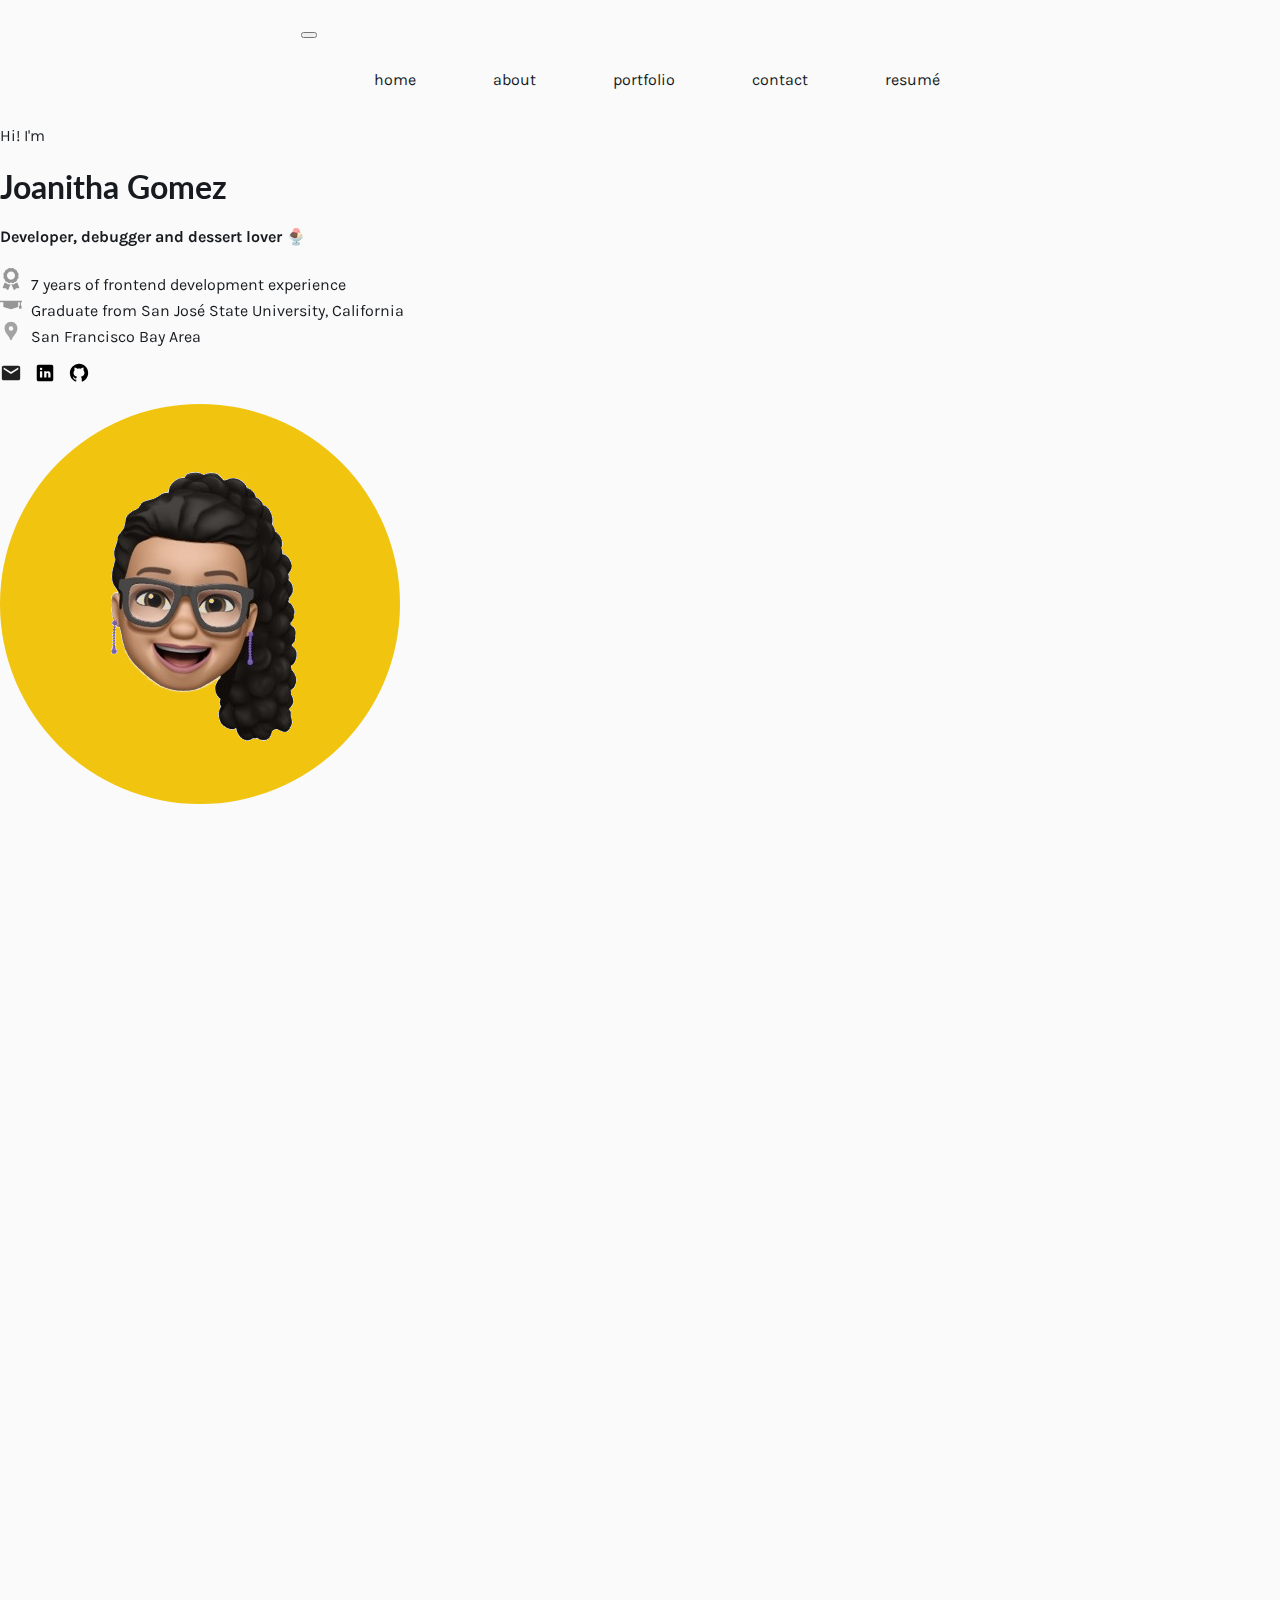
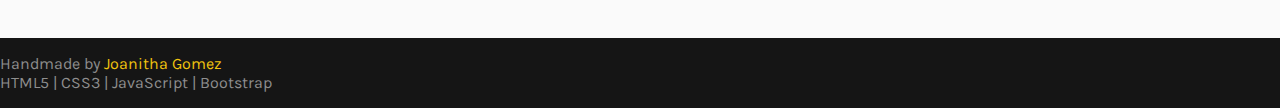
==== commit d371d15b: "fix email" ====
--- a/index.html
+++ b/index.html
@@ -210,7 +210,7 @@
         <div class="card" data-aos="fade-up" data-aos-duration="1000">
           <div class="card-body row">
             <div class="col card-img d-lg-block d-none">
-              <img src="images/homepage.png">
+              <img src="images/homepage.png" alt="Mobile screenshot of plant identifier app">
             </div>
             <div class="col card-content">
               <h2 class="card-title">Plant Identifier</h2>
@@ -298,11 +298,10 @@
       </div>
     </section>
     <div class="row contact" data-aos="fade-up" data-aos-duration="1500">
-        <div class="title">Say Hey 👋</div>
+        <h2>Say Hey 👋</h2>
         <div class="contact-text">Interested in building something together? Feel free to contact me!
           <br/>
-          <br/>
-          <a class="emailid" href="mailto:joanitha.c.gomez@gmail.com">joanitha.c.gomez@gmail.com</a>
+          <a class="emailid" href="mailto:jochristleg@gmail.com">jochristleg@gmail.com</a>
         </div>
     </div>
   </main>
--- a/css/style.css
+++ b/css/style.css
@@ -210,10 +210,10 @@
 
 .portfolio,
 .about {
-  padding: 0px 0px 10% 0px;
-  .title {
-    padding-bottom: 40px;
-  }
+  padding: 16px 24px;
+}
+.title {
+  padding-bottom: 40px;
 }
 
 .group {
@@ -384,6 +384,11 @@
   border-radius: 4px;
 }
 
+@media screen and (min-width: 992px) {
+  .portfolio-container {
+    width: 100%;
+  }
+}
 @media screen and (max-width: 768px) {
   .navbar.slide-down {
     background-color: var(--background-color);
